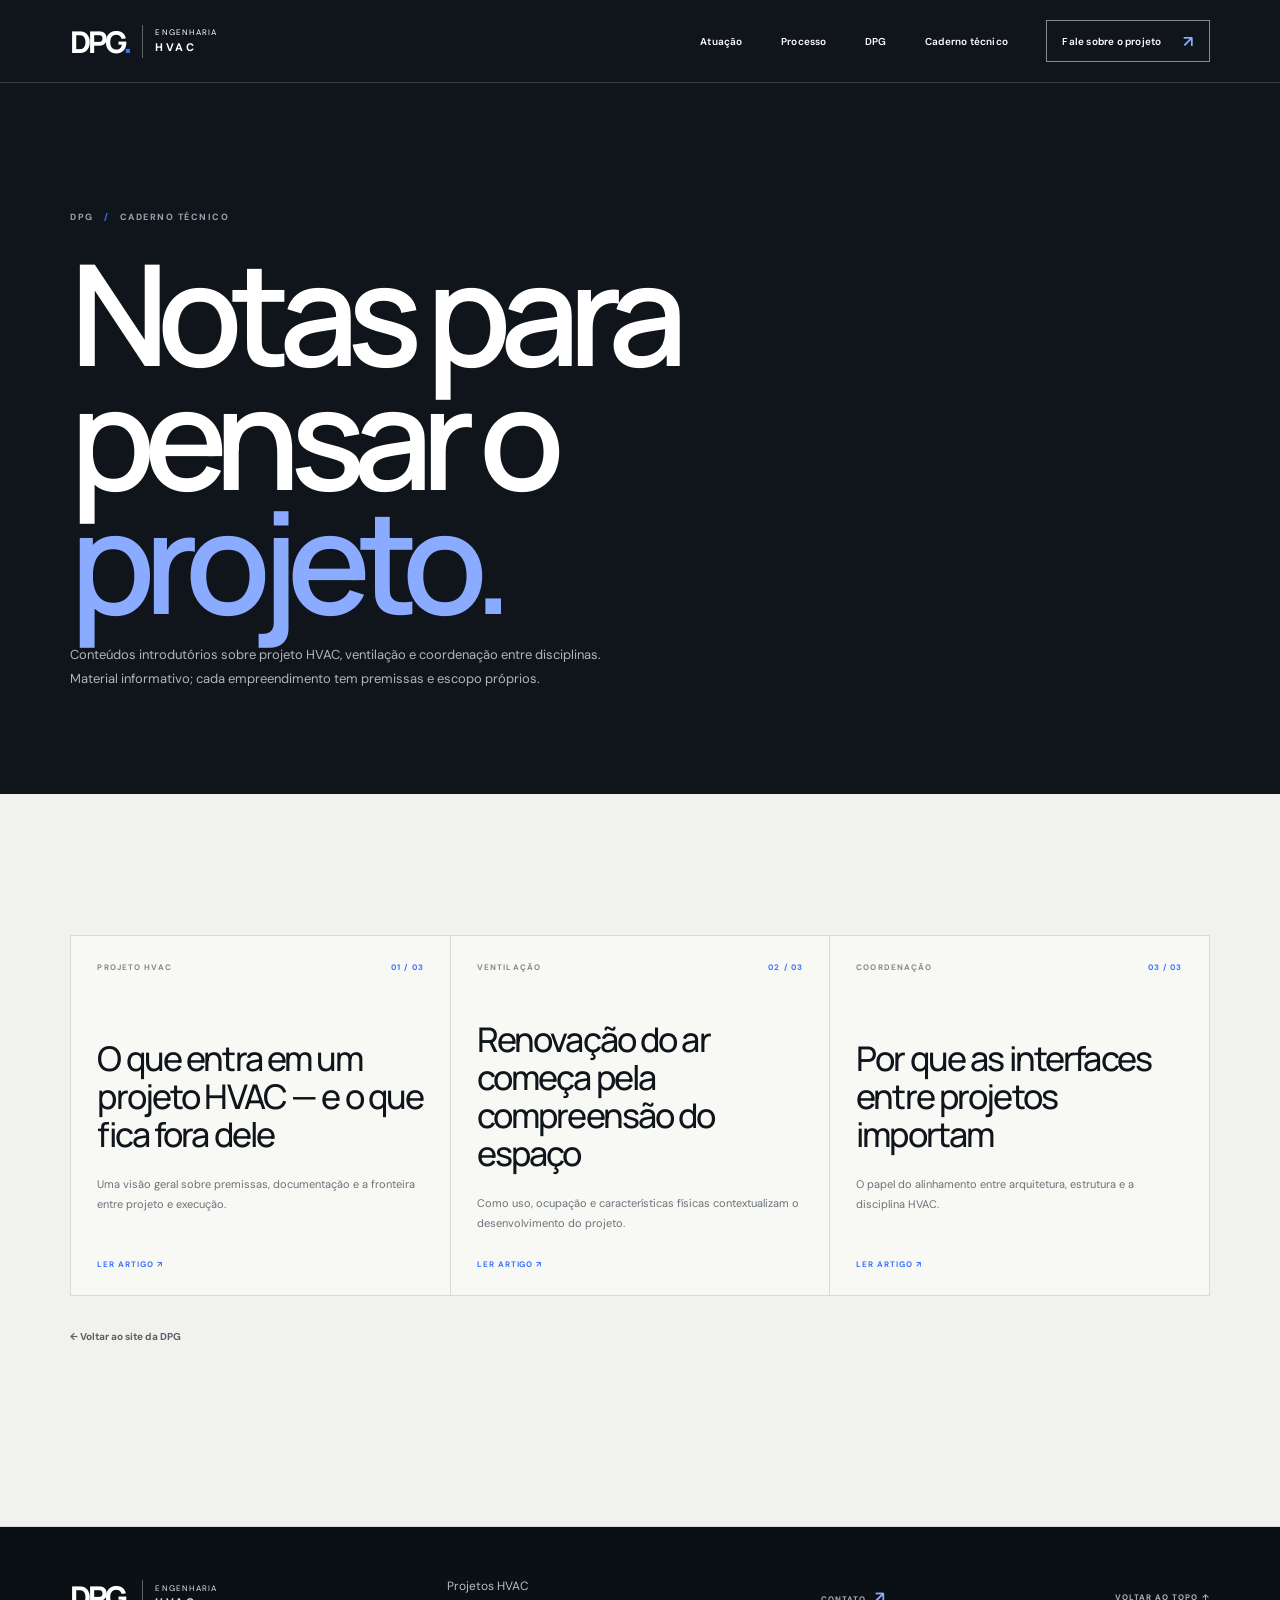
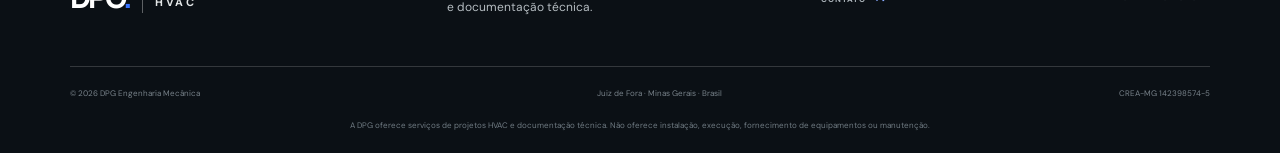
==== blog/index.html @ a1e7039d "Redesign HVAC site and add technical blog" ====
<!doctype html>
<html lang="pt-BR">
<head>
  <meta charset="utf-8">
  <meta name="viewport" content="width=device-width, initial-scale=1">
  <meta name="theme-color" content="#10151b">
  <meta name="description" content="Caderno técnico DPG: conteúdo informativo sobre projetos HVAC, ventilação e coordenação interdisciplinar.">
  <meta property="og:type" content="website">
  <meta property="og:title" content="Caderno técnico — DPG Engenharia Mecânica">
  <meta property="og:description" content="Notas informativas sobre projetos HVAC e documentação técnica.">
  <meta property="og:url" content="https://muitozika12.github.io/site-hvac/blog/">
  <title>Caderno técnico — DPG Engenharia Mecânica</title>
  <link rel="canonical" href="https://muitozika12.github.io/site-hvac/blog/">
  <link rel="icon" href="../favicon.svg" type="image/svg+xml">
  <link rel="preconnect" href="https://fonts.googleapis.com">
  <link rel="preconnect" href="https://fonts.gstatic.com" crossorigin>
  <link href="https://fonts.googleapis.com/css2?family=DM+Sans:wght@400;500;600;700&family=Manrope:wght@400;500;600;700;800&display=swap" rel="stylesheet">
  <link rel="stylesheet" href="../styles.css">
</head>
<body class="blog-page">
  <a class="skip-link" href="#conteudo">Pular para o conteúdo</a>
  <header class="site-header blog-header"><div class="container header-inner"><a class="brand" href="../index.html" aria-label="DPG Engenharia Mecânica, início"><span class="brand-symbol">DPG<span class="brand-period">.</span></span><span class="brand-rule" aria-hidden="true"></span><span class="brand-descriptor">ENGENHARIA<br><strong>HVAC</strong></span></a><button class="menu-toggle" type="button" aria-label="Abrir menu" aria-expanded="false" aria-controls="main-nav"><span></span><span></span></button><nav class="main-nav" id="main-nav" aria-label="Navegação principal"><a href="../index.html#atuacao">Atuação</a><a href="../index.html#processo">Processo</a><a href="../index.html#sobre">DPG</a><a href="index.html" aria-current="page">Caderno técnico</a><a class="nav-contact" href="../index.html#contato">Fale sobre o projeto <span aria-hidden="true">↗</span></a></nav></div></header>
  <main id="conteudo"><section class="blog-masthead"><div class="container"><p class="section-index">DPG <span>/</span> CADERNO TÉCNICO</p><h1>Notas para<br>pensar o <em>projeto.</em></h1><p>Conteúdos introdutórios sobre projeto HVAC, ventilação e coordenação entre disciplinas. Material informativo; cada empreendimento tem premissas e escopo próprios.</p></div></section><section class="section"><div class="container"><div class="blog-listing"><a class="blog-card" href="projeto-hvac.html"><span class="blog-card-top"><span>PROJETO HVAC</span><span>01 / 03</span></span><div><h2>O que entra em um projeto HVAC — e o que fica fora dele</h2><p>Uma visão geral sobre premissas, documentação e a fronteira entre projeto e execução.</p></div><span class="read-link">LER ARTIGO ↗</span></a><a class="blog-card" href="ventilacao-renovacao-ar.html"><span class="blog-card-top"><span>VENTILAÇÃO</span><span>02 / 03</span></span><div><h2>Renovação do ar começa pela compreensão do espaço</h2><p>Como uso, ocupação e características físicas contextualizam o desenvolvimento do projeto.</p></div><span class="read-link">LER ARTIGO ↗</span></a><a class="blog-card" href="coordenacao-interdisciplinar.html"><span class="blog-card-top"><span>COORDENAÇÃO</span><span>03 / 03</span></span><div><h2>Por que as interfaces entre projetos importam</h2><p>O papel do alinhamento entre arquitetura, estrutura e a disciplina HVAC.</p></div><span class="read-link">LER ARTIGO ↗</span></a></div><a class="blog-back" href="../index.html">← Voltar ao site da DPG</a></div></section></main>
  <footer class="site-footer blog-footer"><div class="container footer-main"><a class="brand brand-footer" href="../index.html"><span class="brand-symbol">DPG<span class="brand-period">.</span></span><span class="brand-rule" aria-hidden="true"></span><span class="brand-descriptor">ENGENHARIA<br><strong>HVAC</strong></span></a><p>Projetos HVAC<br>e documentação técnica.</p><a class="footer-blog" href="../index.html#contato">CONTATO <span aria-hidden="true">↗</span></a><a class="back-top" href="#conteudo">VOLTAR AO TOPO ↑</a></div><div class="container footer-meta"><span>© <span id="current-year">2026</span> DPG Engenharia Mecânica</span><span>Juiz de Fora · Minas Gerais · Brasil</span><span>CREA-MG 142398574-5</span></div><p class="footer-disclaimer">A DPG oferece serviços de projetos HVAC e documentação técnica. Não oferece instalação, execução, fornecimento de equipamentos ou manutenção.</p></footer>
  <script src="../script.js" defer></script>
</body>
</html>
---- styles.css ----
@import url('https://fonts.googleapis.com/css2?family=DM+Sans:wght@400;500;600;700&family=Manrope:wght@400;500;600;700;800&display=swap');

:root{--ink:#10151b;--ink-2:#171e26;--blue:#3973ff;--blue-soft:#8aabff;--paper:#f1f1ed;--white:#fff;--muted:#727b84;--line:#d6d9da;--line-dark:rgba(255,255,255,.17);--sans:'DM Sans',Arial,sans-serif;--display:'Manrope','DM Sans',Arial,sans-serif;--max:1320px;--gutter:clamp(22px,5.5vw,82px)}
*{box-sizing:border-box}html{scroll-behavior:smooth;scroll-padding-top:86px}body{margin:0;color:var(--ink);background:var(--paper);font-family:var(--sans);-webkit-font-smoothing:antialiased}body.menu-open{overflow:hidden}a{color:inherit;text-decoration:none}img{display:block;width:100%}button,input,select,textarea{font:inherit}::selection{color:#fff;background:var(--blue)}.container{width:min(var(--max),calc(100% - var(--gutter)*2));margin-inline:auto}.section{padding-block:clamp(82px,11vw,152px)}.skip-link{position:fixed;z-index:100;top:8px;left:8px;padding:12px 16px;color:#fff;background:var(--blue);transform:translateY(-150%)}.skip-link:focus{transform:none}.site-header{position:absolute;z-index:20;top:0;right:0;left:0;color:#fff;border-bottom:1px solid rgba(255,255,255,.17)}.header-inner{display:flex;min-height:82px;align-items:center;justify-content:space-between}.brand{display:flex;align-items:center;gap:12px}.brand-symbol{font-family:var(--display);font-size:30px;font-weight:800;letter-spacing:-.1em}.brand-period{color:var(--blue)}.brand-rule{width:1px;height:33px;background:rgba(255,255,255,.34)}.brand-descriptor{font-size:8px;line-height:1.55;letter-spacing:.15em}.brand-descriptor strong{font-size:11px;letter-spacing:.22em}.main-nav{display:flex;align-items:center;gap:clamp(18px,3vw,42px)}.main-nav>a{font-size:10px;font-weight:600;letter-spacing:.02em;transition:color .2s}.main-nav>a:hover,.main-nav>a:focus-visible{color:#a9c0ff}.main-nav .nav-contact{display:flex;min-height:42px;align-items:center;gap:22px;padding:0 15px;border:1px solid rgba(255,255,255,.5)}.nav-contact span{color:var(--blue-soft);font-size:16px}.menu-toggle{display:none}
.hero{position:relative;min-height:min(850px,100svh);min-height:max(720px,min(850px,100svh));overflow:hidden;color:#fff;background:var(--ink)}.hero-image,.hero-overlay{position:absolute;inset:0}.hero-image{background:url('assets/hvac-hero-optimized.jpg') center/cover no-repeat;animation:hero-arrive 1.3s cubic-bezier(.16,1,.3,1) both}.hero-overlay{background:linear-gradient(90deg,rgba(10,14,19,.96) 0%,rgba(10,14,19,.83) 36%,rgba(10,14,19,.29) 74%,rgba(10,14,19,.12) 100%),linear-gradient(0deg,rgba(8,12,17,.62),transparent 38%)}.hero-inner{position:relative;z-index:2;display:flex;min-height:inherit;flex-direction:column;justify-content:center;padding-top:95px;padding-bottom:118px}.eyebrow,.section-index{display:flex;align-items:center;gap:10px;margin:0;color:var(--blue);font-size:9px;font-weight:700;letter-spacing:.17em}.eyebrow{color:rgba(255,255,255,.78)}.eyebrow-mark{width:25px;height:2px;background:var(--blue)}.hero h1,.intro h2,.section-heading h2,.statement h2,.journal h2,.about h2,.contact h2{font-family:var(--display);font-weight:600;letter-spacing:-.075em}.hero h1{max-width:760px;margin:30px 0 45px;font-size:clamp(74px,12.5vw,174px);line-height:.82}.hero h1 em,.statement h2 em{color:var(--blue-soft);font-style:normal}.hero-footer{display:flex;align-items:flex-end;justify-content:space-between;gap:30px;max-width:990px}.hero-footer>p{max-width:350px;margin:0;color:rgba(255,255,255,.72);font-size:13px;line-height:1.85}.hero-cta-group{display:flex;align-items:center;gap:27px}.button{display:inline-flex;min-height:52px;align-items:center;justify-content:space-between;gap:27px;padding:0 18px;border:0;cursor:pointer;font-size:10px;font-weight:700;transition:background .22s,transform .22s,color .22s}.button:hover{transform:translateY(-2px)}.button-primary{color:#fff;background:var(--blue)}.button-primary:hover{background:#225be3}.button span{font-size:17px}.text-arrow{display:inline-flex;align-items:center;gap:12px;color:#fff;font-size:10px;font-weight:700}.text-arrow span{color:var(--blue-soft);font-size:17px;transition:transform .2s}.text-arrow:hover span{transform:translate(3px,-2px)}.hero-coordinate{position:absolute;z-index:2;top:50%;right:var(--gutter);display:flex;align-items:center;gap:12px;color:rgba(255,255,255,.57);font-size:8px;letter-spacing:.17em;transform:translate(50%,-50%) rotate(90deg);transform-origin:center}.hero-coordinate i{width:36px;height:1px;background:var(--blue)}.hero-index{position:absolute;z-index:2;right:var(--gutter);bottom:99px;display:flex;align-items:center;gap:11px;color:rgba(255,255,255,.73);font-size:8px;letter-spacing:.14em}.index-line{width:36px;height:1px;background:var(--blue)}.hero-bottom-bar{position:absolute;right:0;bottom:0;left:0;border-top:1px solid rgba(255,255,255,.2)}.hero-bottom-inner{display:flex;min-height:54px;align-items:center;justify-content:space-between;gap:12px;color:rgba(255,255,255,.67);font-size:8px;font-weight:600;letter-spacing:.17em}
.intro{background:var(--paper)}.intro-grid{display:grid;grid-template-columns:.34fr 1fr;gap:6%}.section-index{align-self:start;color:#818992}.section-index span{color:var(--blue)}.intro h2,.section-heading h2,.journal h2,.about h2{margin:0;font-size:clamp(46px,7vw,92px);line-height:.99}.blue-dot{color:var(--blue)}.intro-detail{display:flex;align-items:flex-end;justify-content:space-between;gap:35px;margin-top:36px}.intro-detail p{max-width:570px;margin:0;color:#606970;font-size:14px;line-height:1.9}.side-note{flex:none;color:#8a9298;font-size:8px;font-weight:700;line-height:1.7;letter-spacing:.13em;text-align:right}
.services{color:#fff;background:var(--ink)}.section-heading{display:flex;align-items:flex-end;justify-content:space-between;gap:50px;margin-bottom:68px}.section-heading h2{margin-top:22px}.section-heading h2 em,.journal h2 em,.about h2 em{color:var(--blue);font-style:normal}.section-note{max-width:330px;margin:0 0 6px;color:#a4abb2;font-size:12px;line-height:1.9}.service-list{border-top:1px solid var(--line-dark)}.service-row{display:grid;grid-template-columns:65px 1.03fr 1fr 24px;align-items:center;gap:24px;min-height:142px;padding-block:25px;border-bottom:1px solid var(--line-dark);transition:padding .3s,background .3s}.service-row:hover{padding-inline:15px;background:rgba(255,255,255,.025)}.service-number{align-self:start;padding-top:8px;color:var(--blue-soft);font-family:var(--display);font-size:13px}.service-heading>p{margin:0 0 9px;color:#8a939b;font-size:8px;font-weight:700;letter-spacing:.16em}.service-heading h3{margin:0;font-family:var(--display);font-size:clamp(20px,2.2vw,29px);font-weight:500;letter-spacing:-.055em}.service-description{max-width:430px;margin:0;color:#a4abb2;font-size:11px;line-height:1.8}.service-glyph{justify-self:end;color:var(--blue-soft);font-size:18px}.scope-boundary{display:flex;align-items:flex-start;gap:13px;margin:25px 0 0;color:#8f989f;font-size:10px;line-height:1.7}.scope-boundary>span{display:grid;width:17px;height:17px;flex:none;place-items:center;border:1px solid rgba(255,255,255,.32);border-radius:50%;font-size:10px}
.statement{position:relative;overflow:hidden;color:#fff;background:var(--ink-2)}.statement-lines{position:absolute;inset:0 0 0 auto;width:47%;opacity:.28;background:linear-gradient(90deg,transparent,rgba(57,115,255,.12)),repeating-linear-gradient(135deg,transparent 0 35px,rgba(255,255,255,.08) 36px,transparent 37px 72px);mask-image:linear-gradient(90deg,transparent,#000)}.statement-inner{position:relative;padding-block:clamp(85px,11vw,150px)}.section-index-light{color:#8f99a2}.statement h2{margin:40px 0 26px;font-size:clamp(56px,9.7vw,132px);line-height:.94}.statement-inner>p:last-child{max-width:460px;margin:0 0 0 min(43vw,570px);color:#a7aeb5;font-size:12px;line-height:1.9}.statement-side{position:absolute;right:var(--gutter);bottom:37px;color:rgba(255,255,255,.45);font-size:8px;letter-spacing:.15em}
.process{background:#e5e6e2}.process-grid{display:grid;grid-template-columns:repeat(4,1fr);gap:27px}.process-step{position:relative;padding-top:20px;border-top:1px solid #bdc3c4}.process-step:before{position:absolute;top:-2px;left:0;width:35px;height:3px;background:var(--blue);content:""}.process-step>span{color:var(--blue);font-family:var(--display);font-size:30px;font-weight:600;letter-spacing:-.06em}.process-step h3{margin:25px 0 10px;font-family:var(--display);font-size:18px;letter-spacing:-.04em}.process-step p{max-width:235px;margin:0;color:#697178;font-size:11px;line-height:1.85}.process-note{max-width:700px;margin:40px 0 0;color:#7c858a;font-size:9px;line-height:1.7}
.journal{background:var(--paper)}.journal-layout{display:grid;grid-template-columns:.72fr 1fr;gap:10%}.journal-intro h2{margin-top:28px;font-size:clamp(48px,6.5vw,82px)}.journal-intro>p:not(.section-index){max-width:300px;margin:24px 0;color:#737b81;font-size:12px;line-height:1.8}.dark-arrow{margin-top:15px;color:var(--ink)}.journal-list{border-top:1px solid var(--line)}.journal-card{display:grid;grid-template-columns:53px 1fr;gap:20px;padding:24px 0;border-bottom:1px solid var(--line);transition:padding .24s}.journal-card:hover{padding-inline:10px}.journal-number{color:var(--blue);font-family:var(--display);font-size:12px}.journal-copy{display:grid;gap:11px}.journal-copy small{color:#7a8389;font-size:8px;font-weight:700;letter-spacing:.16em}.journal-copy strong{max-width:410px;font-family:var(--display);font-size:clamp(18px,2vw,25px);font-weight:500;letter-spacing:-.045em;line-height:1.22}.journal-copy>span{color:var(--blue);font-size:8px;font-weight:700;letter-spacing:.1em}
.about{color:#fff;background:var(--ink)}.about-grid{display:grid;grid-template-columns:1fr .72fr;align-items:center;gap:10%}.about h2{margin-top:25px;font-size:clamp(45px,6.4vw,82px)}.about-copy>p:not(.section-index){max-width:570px;margin:25px 0;color:#a4abb2;font-size:12px;line-height:1.9}.professional{display:flex;align-items:center;gap:14px;margin-top:32px;padding-top:22px;border-top:1px solid var(--line-dark)}.professional-mark{display:grid;width:45px;height:45px;place-items:center;color:#fff;background:var(--blue);font-family:var(--display);font-size:13px;font-weight:800;letter-spacing:-.08em}.professional>span:last-child{display:grid;gap:5px}.professional strong{font-size:11px}.professional small{color:#9da5ab;font-size:9px}.about-panel{position:relative;display:flex;min-height:410px;flex-direction:column;justify-content:space-between;padding:23px;border:1px solid rgba(255,255,255,.23);background:linear-gradient(145deg,rgba(57,115,255,.12),transparent 60%)}.panel-topline,.panel-bottomline{color:#a0a9b0;font-size:8px;font-weight:700;letter-spacing:.15em}.panel-bottomline{padding-top:15px;border-top:1px solid var(--line-dark)}.about-panel>p{margin:0;color:#d4d9dc;font-family:var(--display);font-size:12px;line-height:1.85;letter-spacing:.14em}.technical-mark{position:relative;display:grid;width:190px;height:190px;align-self:center;place-items:center}.technical-mark:before,.technical-mark:after{position:absolute;inset:20px;border:1px solid rgba(138,171,255,.45);border-radius:50%;content:""}.technical-mark:after{inset:47px;border-color:rgba(255,255,255,.27)}.technical-square{position:absolute;display:block;border:1px solid var(--blue-soft);transform:rotate(45deg)}.square-a{width:124px;height:124px}.square-b{width:83px;height:83px;border-color:rgba(255,255,255,.66)}.square-c{width:26px;height:26px;background:var(--blue)}.technical-cross{position:absolute;top:0;right:1px;color:var(--blue-soft);font-size:20px}
.contact{color:#fff;background:#1a222b}.contact-grid{display:grid;grid-template-columns:.86fr 1fr;align-items:start;gap:11%}.contact h2{margin:30px 0 18px;font-size:clamp(57px,8vw,105px);line-height:.93}.contact h2 em{color:var(--blue-soft);font-style:normal}.contact-copy>p:not(.section-index){max-width:410px;margin:0;color:#a6afb7;font-size:12px;line-height:1.9}.whatsapp-card{display:flex;width:fit-content;align-items:center;gap:13px;margin-top:29px;padding:13px 16px;border:1px solid rgba(255,255,255,.24);transition:border-color .2s}.whatsapp-card:hover{border-color:var(--blue-soft)}.whatsapp-icon{display:grid;width:34px;height:34px;place-items:center;border-radius:50%;background:#198b60;font-size:13px;font-weight:700}.whatsapp-card>span:nth-child(2){display:grid;gap:5px}.whatsapp-card small{color:#aab2b8;font-size:7px;font-weight:700;letter-spacing:.13em}.whatsapp-card strong{font-size:14px}.whatsapp-arrow{padding-left:7px;color:var(--blue-soft);font-size:17px}.contact-copy .service-area{margin-top:15px;color:#879199;font-size:9px}.briefing-form{padding:clamp(22px,4vw,40px);color:var(--ink);background:var(--paper)}.form-kicker{margin:0 0 12px;color:var(--blue);font-size:8px;font-weight:700;letter-spacing:.16em}.briefing-form h3{margin:0 0 9px;font-family:var(--display);font-size:clamp(22px,3vw,30px);letter-spacing:-.05em}.form-intro{margin:0 0 23px;color:#707980;font-size:10px;line-height:1.7}.briefing-form label{display:grid;gap:7px;margin-bottom:14px;color:#4c555c;font-size:9px;font-weight:700}.briefing-form label>span{display:inline;color:#868d91;font-weight:400}.briefing-form input,.briefing-form select,.briefing-form textarea{width:100%;min-height:44px;padding:11px 12px;border:1px solid #d0d4d5;border-radius:0;outline:0;color:var(--ink);background:#fff;font-size:10px;font-weight:400}.briefing-form textarea{min-height:93px;resize:vertical}.briefing-form input:focus,.briefing-form select:focus,.briefing-form textarea:focus{border-color:var(--blue);box-shadow:0 0 0 2px rgba(57,115,255,.13)}.briefing-form ::placeholder{color:#969da2}.form-two{display:grid;grid-template-columns:1fr 1fr;gap:13px}.form-submit{width:100%;margin-top:3px}.form-status{min-height:0;margin:0;color:#a12d2d;font-size:10px}.form-status:not(:empty){margin-top:10px}
.site-footer{color:#fff;background:#0b1015}.footer-main{display:flex;min-height:139px;align-items:center;justify-content:space-between;gap:24px}.brand-footer .brand-descriptor{color:#e2e5e6}.footer-main>p{margin:0;color:#b5bcc1;font-size:12px;line-height:1.7}.footer-blog,.back-top{color:#aab2b8;font-size:8px;font-weight:700;letter-spacing:.13em}.footer-blog span{padding-left:5px;color:var(--blue-soft);font-size:15px}.footer-meta{display:flex;min-height:52px;align-items:center;justify-content:space-between;gap:15px;border-top:1px solid var(--line-dark);color:#78828a;font-size:8px}.footer-disclaimer{max-width:910px;margin:0 auto;padding:0 22px 20px;color:#707b83;font-size:8px;line-height:1.8;text-align:center}
/* Blog estático */
.blog-page{min-height:100vh;background:var(--paper)}.blog-header{position:relative;background:var(--ink)}.blog-masthead{padding-block:clamp(70px,10vw,130px) clamp(55px,8vw,90px);color:#fff;background:var(--ink)}.blog-masthead .section-index{color:#9aa4ad}.blog-masthead h1{max-width:900px;margin:28px 0 20px;font-family:var(--display);font-size:clamp(64px,11vw,142px);font-weight:600;letter-spacing:-.085em;line-height:.88}.blog-masthead h1 em{color:var(--blue-soft);font-style:normal}.blog-masthead>div>p:last-child{max-width:560px;color:#aeb6bc;font-size:13px;line-height:1.85}.blog-listing{display:grid;grid-template-columns:repeat(3,1fr);gap:1px;background:var(--line);border:1px solid var(--line)}.blog-card{display:flex;min-height:320px;flex-direction:column;justify-content:space-between;padding:26px;background:#f8f8f5;transition:background .2s,transform .2s}.blog-card:hover{position:relative;z-index:1;background:#fff;transform:translateY(-4px)}.blog-card-top{display:flex;justify-content:space-between;color:#828a90;font-size:8px;font-weight:700;letter-spacing:.14em}.blog-card-top span:last-child{color:var(--blue)}.blog-card h2{max-width:350px;margin:48px 0 22px;font-family:var(--display);font-size:clamp(23px,3vw,34px);font-weight:500;letter-spacing:-.055em;line-height:1.12}.blog-card p{margin:0;color:#697279;font-size:11px;line-height:1.8}.blog-card .read-link{margin-top:26px;color:var(--blue);font-size:8px;font-weight:700;letter-spacing:.12em}.blog-back{display:inline-flex;align-items:center;gap:9px;margin-top:34px;color:#596168;font-size:10px;font-weight:700}.blog-footer{margin-top:40px;border-top:1px solid var(--line)}
.article-masthead{padding-block:75px 70px;color:#fff;background:var(--ink)}.article-masthead .article-kicker{margin:0;color:var(--blue-soft);font-size:9px;font-weight:700;letter-spacing:.16em}.article-masthead h1{max-width:1000px;margin:24px 0 20px;font-family:var(--display);font-size:clamp(44px,8vw,94px);font-weight:600;letter-spacing:-.07em;line-height:.99}.article-masthead .article-deck{max-width:650px;margin:0;color:#aab2b9;font-size:14px;line-height:1.8}.article-body{display:grid;grid-template-columns:190px minmax(0,740px);justify-content:center;gap:clamp(35px,8vw,120px);padding-block:65px 100px}.article-aside{align-self:start;position:sticky;top:30px;color:#7e878d;font-size:8px;font-weight:700;letter-spacing:.12em;line-height:1.9}.article-aside a{display:block;margin-top:15px;color:var(--blue)}.article-content{color:#343b40}.article-content>p{margin:0 0 22px;font-size:14px;line-height:1.95}.article-content h2{margin:48px 0 17px;color:var(--ink);font-family:var(--display);font-size:clamp(26px,4vw,38px);font-weight:600;letter-spacing:-.05em;line-height:1.15}.article-content h3{margin:32px 0 12px;color:var(--ink);font-family:var(--display);font-size:20px;letter-spacing:-.04em}.article-content ul{display:grid;gap:12px;margin:18px 0 26px;padding-left:20px;color:#485159;font-size:13px;line-height:1.85}.article-content li::marker{color:var(--blue)}.article-callout{margin:35px 0;padding:22px 24px;border-left:3px solid var(--blue);color:#485159;background:#e5e8ec;font-size:12px;line-height:1.85}.article-end{margin-top:45px;padding-top:25px;border-top:1px solid var(--line)}.article-end a{color:var(--blue);font-weight:700}
.reveal{opacity:0;transform:translateY(20px);transition:opacity .65s ease,transform .65s cubic-bezier(.2,.7,.2,1)}.reveal.is-visible{opacity:1;transform:translateY(0)}.reveal:nth-child(2){transition-delay:.08s}.reveal:nth-child(3){transition-delay:.14s}.reveal:nth-child(4){transition-delay:.2s}@keyframes hero-arrive{from{transform:scale(1.04);opacity:.65}to{transform:scale(1);opacity:1}}
@media(max-width:900px){.main-nav{gap:18px}.main-nav>a{font-size:9px}.hero h1{font-size:clamp(76px,13vw,130px)}.hero-coordinate{display:none}.service-row{grid-template-columns:42px 1fr 1fr 18px;gap:16px}.service-description{font-size:10px}.about-grid{gap:6%}.about-panel{min-height:360px}.journal-layout{gap:6%}.article-body{grid-template-columns:130px minmax(0,680px)}}
@media(max-width:680px){html{scroll-padding-top:70px}.header-inner{min-height:70px}.brand-symbol{font-size:28px}.menu-toggle{position:relative;z-index:40;display:grid;width:42px;height:42px;align-content:center;justify-items:center;gap:6px;border:1px solid rgba(255,255,255,.44);background:transparent;cursor:pointer}.menu-toggle span{width:17px;height:1.5px;background:#fff;transition:transform .2s}.menu-toggle[aria-expanded=true] span:first-child{transform:translateY(3.75px) rotate(45deg)}.menu-toggle[aria-expanded=true] span:last-child{transform:translateY(-3.75px) rotate(-45deg)}.main-nav{position:fixed;inset:0;display:flex;flex-direction:column;align-items:stretch;justify-content:center;gap:0;padding:80px var(--gutter) 35px;color:#fff;background:var(--ink);opacity:0;visibility:hidden;transition:opacity .2s,visibility .2s}.main-nav.is-open{opacity:1;visibility:visible}.main-nav>a{padding:17px 0;border-bottom:1px solid var(--line-dark);font-size:20px}.main-nav .nav-contact{justify-content:space-between;margin-top:22px;padding:14px 16px;border:1px solid rgba(255,255,255,.4);font-size:12px}.hero{min-height:780px;min-height:max(700px,100svh)}.hero-image{background-position:58% center}.hero-overlay{background:linear-gradient(90deg,rgba(10,14,19,.92),rgba(10,14,19,.54)),linear-gradient(0deg,rgba(8,12,17,.72),transparent 60%)}.hero-inner{justify-content:center;padding-top:100px;padding-bottom:122px}.eyebrow{font-size:7px;letter-spacing:.13em}.hero h1{margin:31px 0 33px;font-size:clamp(72px,16vw,112px)}.hero-footer{align-items:flex-start;flex-direction:column;gap:25px}.hero-footer>p{max-width:340px;font-size:12px}.hero-cta-group{align-items:flex-start;flex-direction:column;gap:19px}.hero-bottom-inner{min-height:55px;flex-wrap:wrap;justify-content:flex-start;gap:8px 18px;padding-block:12px;font-size:7px}.hero-index{display:none}.intro-grid{grid-template-columns:1fr;gap:22px}.section-index{font-size:8px}.intro h2,.section-heading h2{font-size:clamp(45px,11vw,70px)}.intro-detail{align-items:flex-start;flex-direction:column;gap:20px;margin-top:25px}.intro-detail p{font-size:12px}.side-note{text-align:left}.section-heading{display:block;margin-bottom:42px}.section-heading h2{margin-top:21px}.section-note{margin-top:20px;font-size:11px}.service-row{grid-template-columns:32px 1fr 20px;gap:12px;min-height:0;padding-block:24px}.service-heading h3{font-size:20px}.service-description{grid-column:2/3;grid-row:2;margin-top:-2px;font-size:10px}.service-glyph{grid-column:3;grid-row:1;align-self:start}.scope-boundary{font-size:9px}.statement h2{font-size:clamp(57px,12vw,88px)}.statement-inner>p:last-child{margin:25px 0 0;font-size:11px}.statement-side{right:var(--gutter);bottom:21px;font-size:7px}.process-grid{grid-template-columns:1fr 1fr;gap:28px 20px}.process-step p{font-size:10px}.process-note{margin-top:29px}.journal-layout{grid-template-columns:1fr;gap:45px}.journal-intro h2{font-size:clamp(49px,12vw,75px)}.journal-card{grid-template-columns:34px 1fr;gap:12px;padding:21px 0}.journal-copy strong{font-size:21px}.about-grid{grid-template-columns:1fr;gap:35px}.about h2{font-size:clamp(45px,11vw,70px)}.about-copy>p:not(.section-index){font-size:11px}.about-panel{min-height:320px}.technical-mark{width:150px;height:150px}.square-a{width:100px;height:100px}.square-b{width:67px;height:67px}.square-c{width:22px;height:22px}.contact-grid{grid-template-columns:1fr;gap:36px}.contact h2{font-size:clamp(61px,14vw,88px)}.contact-copy>p:not(.section-index){font-size:11px}.briefing-form{padding:24px 17px}.form-two{grid-template-columns:1fr;gap:0}.footer-main{min-height:0;align-items:flex-start;flex-wrap:wrap;justify-content:space-between;padding-block:28px}.footer-main>p{width:calc(100% - 160px);text-align:right}.footer-blog,.back-top{margin-top:7px}.footer-meta{align-items:flex-start;flex-direction:column;justify-content:center;gap:9px;padding-block:16px}.footer-disclaimer{padding-inline:var(--gutter);text-align:left}.blog-masthead h1{font-size:clamp(64px,15vw,100px)}.blog-masthead>div>p:last-child{font-size:12px}.blog-listing{grid-template-columns:1fr}.blog-card{min-height:250px;padding:22px}.blog-card h2{margin:35px 0 18px;font-size:28px}.blog-back{margin-top:24px}.article-masthead{padding-block:58px 50px}.article-masthead h1{font-size:clamp(43px,11vw,70px)}.article-masthead .article-deck{font-size:12px}.article-body{grid-template-columns:1fr;gap:23px;padding-block:36px 70px}.article-aside{position:static;font-size:8px}.article-aside a{display:inline;margin:0 0 0 13px}.article-content>p{font-size:13px}.article-content h2{margin-top:38px}.reveal{transform:translateY(12px)}}
@media(prefers-reduced-motion:reduce){html{scroll-behavior:auto}*,*::before,*::after{animation-duration:.01ms!important;animation-iteration-count:1!important;scroll-behavior:auto!important;transition-duration:.01ms!important}.reveal{opacity:1;transform:none}}
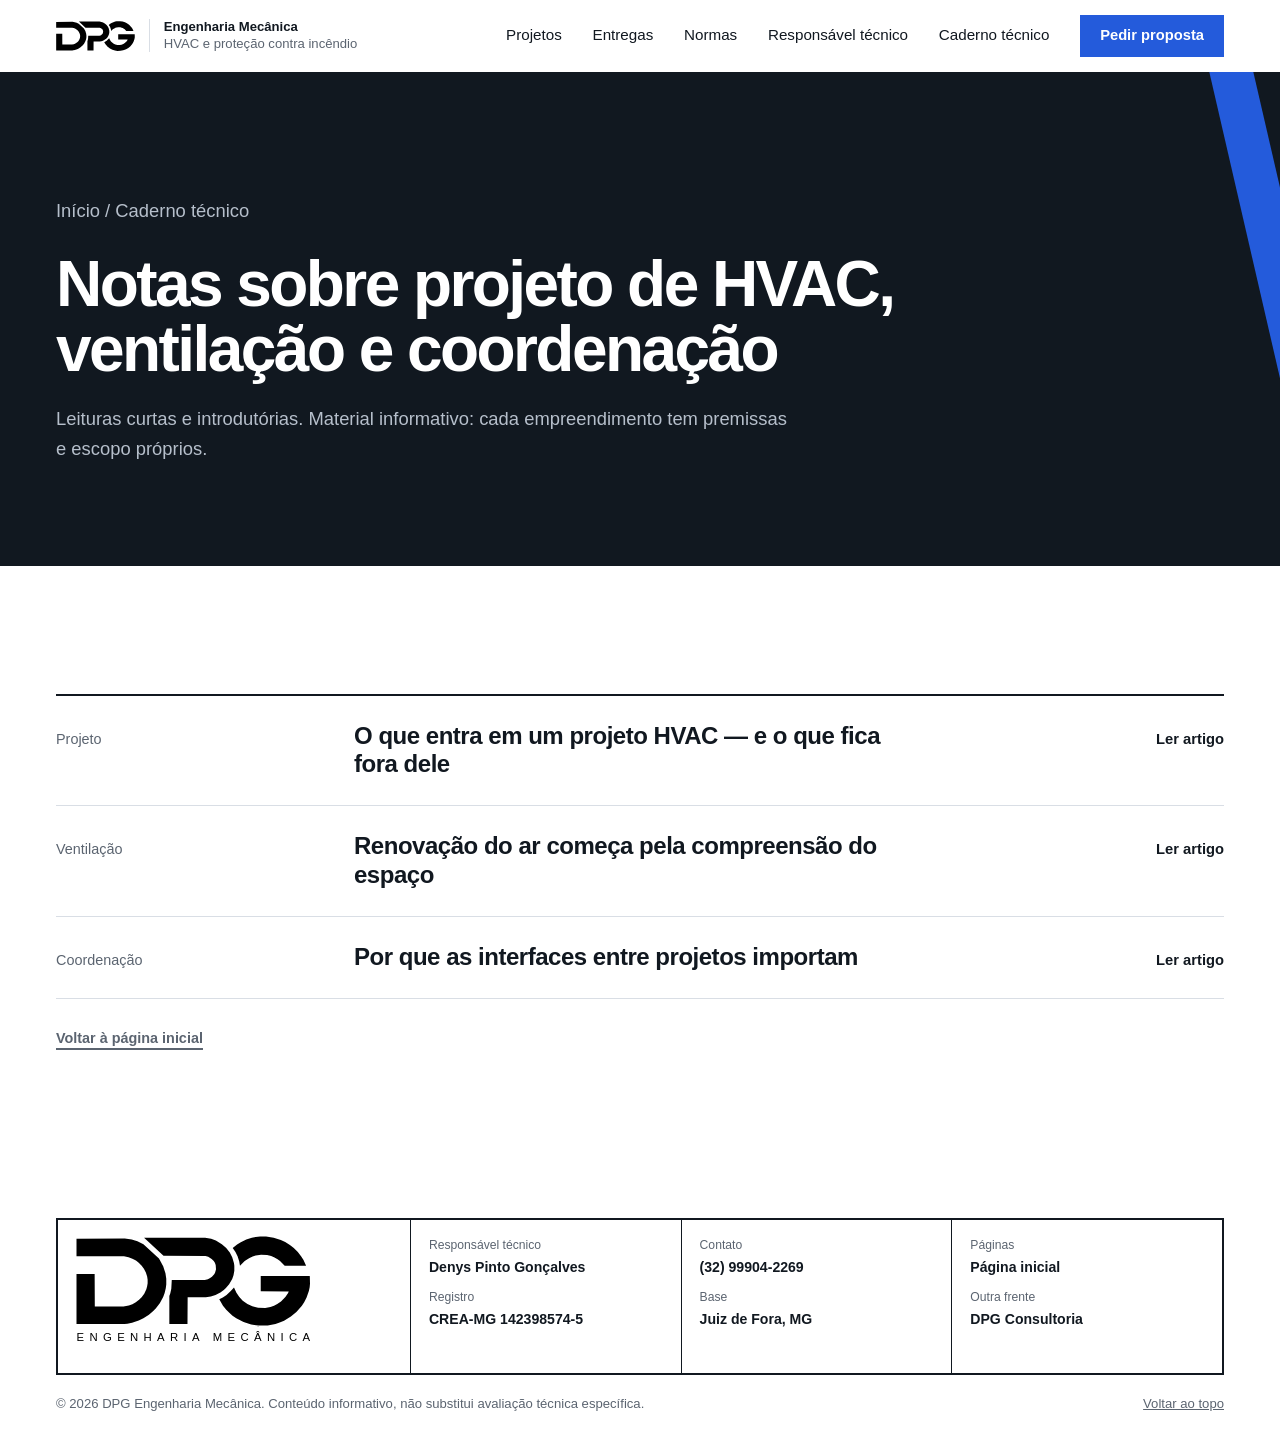
==== commit 3285d124: "Redesenha o site com a identidade DPG e desenhos técnicos animados - Nova página inicial: capa com p" ====
--- a/blog/index.html
+++ b/blog/index.html
@@ -1,27 +1,79 @@
 <!doctype html>
-<html lang="pt-BR">
+<html lang="pt-BR" class="sem-js">
 <head>
   <meta charset="utf-8">
   <meta name="viewport" content="width=device-width, initial-scale=1">
-  <meta name="theme-color" content="#10151b">
-  <meta name="description" content="Caderno técnico DPG: conteúdo informativo sobre projetos HVAC, ventilação e coordenação interdisciplinar.">
-  <meta property="og:type" content="website">
-  <meta property="og:title" content="Caderno técnico — DPG Engenharia Mecânica">
-  <meta property="og:description" content="Notas informativas sobre projetos HVAC e documentação técnica.">
-  <meta property="og:url" content="https://muitozika12.github.io/site-hvac/blog/">
-  <title>Caderno técnico — DPG Engenharia Mecânica</title>
+  <title>Caderno técnico | DPG Engenharia Mecânica</title>
+  <meta name="description" content="Leituras curtas e introdutórias. Material informativo: cada empreendimento tem premissas e escopo próprios.">
+  <meta name="theme-color" content="#111820">
   <link rel="canonical" href="https://muitozika12.github.io/site-hvac/blog/">
+  <meta property="og:type" content="article">
+  <meta property="og:title" content="Caderno técnico">
+  <meta property="og:description" content="Leituras curtas e introdutórias. Material informativo: cada empreendimento tem premissas e escopo próprios.">
+  <meta property="og:image" content="https://muitozika12.github.io/site-hvac/assets/capa-social.png">
   <link rel="icon" href="../favicon.svg" type="image/svg+xml">
-  <link rel="preconnect" href="https://fonts.googleapis.com">
-  <link rel="preconnect" href="https://fonts.gstatic.com" crossorigin>
-  <link href="https://fonts.googleapis.com/css2?family=DM+Sans:wght@400;500;600;700&family=Manrope:wght@400;500;600;700;800&display=swap" rel="stylesheet">
   <link rel="stylesheet" href="../styles.css">
+  <script>document.documentElement.className = "js";</script>
 </head>
-<body class="blog-page">
-  <a class="skip-link" href="#conteudo">Pular para o conteúdo</a>
-  <header class="site-header blog-header"><div class="container header-inner"><a class="brand" href="../index.html" aria-label="DPG Engenharia Mecânica, início"><span class="brand-symbol">DPG<span class="brand-period">.</span></span><span class="brand-rule" aria-hidden="true"></span><span class="brand-descriptor">ENGENHARIA<br><strong>HVAC</strong></span></a><button class="menu-toggle" type="button" aria-label="Abrir menu" aria-expanded="false" aria-controls="main-nav"><span></span><span></span></button><nav class="main-nav" id="main-nav" aria-label="Navegação principal"><a href="../index.html#atuacao">Atuação</a><a href="../index.html#processo">Processo</a><a href="../index.html#sobre">DPG</a><a href="index.html" aria-current="page">Caderno técnico</a><a class="nav-contact" href="../index.html#contato">Fale sobre o projeto <span aria-hidden="true">↗</span></a></nav></div></header>
-  <main id="conteudo"><section class="blog-masthead"><div class="container"><p class="section-index">DPG <span>/</span> CADERNO TÉCNICO</p><h1>Notas para<br>pensar o <em>projeto.</em></h1><p>Conteúdos introdutórios sobre projeto HVAC, ventilação e coordenação entre disciplinas. Material informativo; cada empreendimento tem premissas e escopo próprios.</p></div></section><section class="section"><div class="container"><div class="blog-listing"><a class="blog-card" href="projeto-hvac.html"><span class="blog-card-top"><span>PROJETO HVAC</span><span>01 / 03</span></span><div><h2>O que entra em um projeto HVAC — e o que fica fora dele</h2><p>Uma visão geral sobre premissas, documentação e a fronteira entre projeto e execução.</p></div><span class="read-link">LER ARTIGO ↗</span></a><a class="blog-card" href="ventilacao-renovacao-ar.html"><span class="blog-card-top"><span>VENTILAÇÃO</span><span>02 / 03</span></span><div><h2>Renovação do ar começa pela compreensão do espaço</h2><p>Como uso, ocupação e características físicas contextualizam o desenvolvimento do projeto.</p></div><span class="read-link">LER ARTIGO ↗</span></a><a class="blog-card" href="coordenacao-interdisciplinar.html"><span class="blog-card-top"><span>COORDENAÇÃO</span><span>03 / 03</span></span><div><h2>Por que as interfaces entre projetos importam</h2><p>O papel do alinhamento entre arquitetura, estrutura e a disciplina HVAC.</p></div><span class="read-link">LER ARTIGO ↗</span></a></div><a class="blog-back" href="../index.html">← Voltar ao site da DPG</a></div></section></main>
-  <footer class="site-footer blog-footer"><div class="container footer-main"><a class="brand brand-footer" href="../index.html"><span class="brand-symbol">DPG<span class="brand-period">.</span></span><span class="brand-rule" aria-hidden="true"></span><span class="brand-descriptor">ENGENHARIA<br><strong>HVAC</strong></span></a><p>Projetos HVAC<br>e documentação técnica.</p><a class="footer-blog" href="../index.html#contato">CONTATO <span aria-hidden="true">↗</span></a><a class="back-top" href="#conteudo">VOLTAR AO TOPO ↑</a></div><div class="container footer-meta"><span>© <span id="current-year">2026</span> DPG Engenharia Mecânica</span><span>Juiz de Fora · Minas Gerais · Brasil</span><span>CREA-MG 142398574-5</span></div><p class="footer-disclaimer">A DPG oferece serviços de projetos HVAC e documentação técnica. Não oferece instalação, execução, fornecimento de equipamentos ou manutenção.</p></footer>
-  <script src="../script.js" defer></script>
+<body data-site="hvac">
+  <a class="pular" href="#conteudo">Pular para o conteúdo</a>
+
+  <!-- Cabeçalho (igual ao da página inicial, com caminhos relativos) -->
+  <header class="cabecalho">
+    <div class="caixa">
+      <a class="marca" href="../index.html" aria-label="DPG Engenharia Mecânica — início">
+        <img src="../assets/dpg-monograma.svg" alt="DPG" width="79" height="30">
+        <span><strong>Engenharia Mecânica</strong>HVAC e proteção contra incêndio</span>
+      </a>
+      <button class="abre-menu" type="button" aria-label="Abrir menu" aria-expanded="false" aria-controls="menu"><span></span><span></span></button>
+      <nav class="menu" id="menu" aria-label="Navegação principal">
+        <a href="../index.html#servicos">Projetos</a>
+        <a href="../index.html#pranchas">Entregas</a>
+        <a href="../index.html#normas">Normas</a>
+        <a href="../index.html#sobre">Responsável técnico</a>
+        <a href="../blog/index.html">Caderno técnico</a>
+        <a class="botao" href="../index.html#contato">Pedir proposta</a>
+      </nav>
+    </div>
+  </header>
+
+  <main id="conteudo">
+    <section class="capa-interna">
+      <div class="diagonal" aria-hidden="true"></div>
+      <div class="caixa">
+        <p class="trilha"><a href="../index.html">Início</a> / Caderno técnico</p>
+        <h1>Notas sobre projeto de HVAC, ventilação e coordenação</h1>
+        <p>Leituras curtas e introdutórias. Material informativo: cada empreendimento tem premissas e escopo próprios.</p>
+      </div>
+    </section>
+    <section class="secao">
+      <div class="caixa">
+        <div class="artigos">
+          <a href="projeto-hvac.html"><span>Projeto</span><strong>O que entra em um projeto HVAC — e o que fica fora dele</strong><em>Ler artigo</em></a>
+          <a href="ventilacao-renovacao-ar.html"><span>Ventilação</span><strong>Renovação do ar começa pela compreensão do espaço</strong><em>Ler artigo</em></a>
+          <a href="coordenacao-interdisciplinar.html"><span>Coordenação</span><strong>Por que as interfaces entre projetos importam</strong><em>Ler artigo</em></a>
+        </div>
+        <p class="nota"><a class="elo" href="../index.html">Voltar à página inicial</a></p>
+      </div>
+    </section>
+  </main>
+
+  <!-- Rodapé em forma de carimbo -->
+  <footer class="rodape">
+    <div class="caixa">
+      <div class="carimbo">
+        <div><img src="../assets/dpg-assinatura.svg" alt="DPG Engenharia Mecânica" width="240" height="120"></div>
+        <div><dl><dt>Responsável técnico</dt><dd>Denys Pinto Gonçalves</dd><dt>Registro</dt><dd>CREA-MG 142398574-5</dd></dl></div>
+        <div><dl><dt>Contato</dt><dd><a href="https://wa.me/5532999042269" target="_blank" rel="noopener">(32) 99904-2269</a></dd><dt>Base</dt><dd>Juiz de Fora, MG</dd></dl></div>
+        <div><dl><dt>Páginas</dt><dd><a href="../index.html">Página inicial</a></dd><dt>Outra frente</dt><dd><a href="https://muitozika12.github.io/site-consultoria/">DPG Consultoria</a></dd></dl></div>
+      </div>
+      <div class="creditos">
+        <p>© <span id="ano">2026</span> DPG Engenharia Mecânica. Conteúdo informativo, não substitui avaliação técnica específica.</p>
+        <a href="#conteudo">Voltar ao topo</a>
+      </div>
+    </div>
+  </footer>
+
+  <script src="../script.js"></script>
 </body>
 </html>
--- a/styles.css
+++ b/styles.css
@@ -1,20 +1,437 @@
-@import url('https://fonts.googleapis.com/css2?family=DM+Sans:wght@400;500;600;700&family=Manrope:wght@400;500;600;700;800&display=swap');
-
-:root{--ink:#10151b;--ink-2:#171e26;--blue:#3973ff;--blue-soft:#8aabff;--paper:#f1f1ed;--white:#fff;--muted:#727b84;--line:#d6d9da;--line-dark:rgba(255,255,255,.17);--sans:'DM Sans',Arial,sans-serif;--display:'Manrope','DM Sans',Arial,sans-serif;--max:1320px;--gutter:clamp(22px,5.5vw,82px)}
-*{box-sizing:border-box}html{scroll-behavior:smooth;scroll-padding-top:86px}body{margin:0;color:var(--ink);background:var(--paper);font-family:var(--sans);-webkit-font-smoothing:antialiased}body.menu-open{overflow:hidden}a{color:inherit;text-decoration:none}img{display:block;width:100%}button,input,select,textarea{font:inherit}::selection{color:#fff;background:var(--blue)}.container{width:min(var(--max),calc(100% - var(--gutter)*2));margin-inline:auto}.section{padding-block:clamp(82px,11vw,152px)}.skip-link{position:fixed;z-index:100;top:8px;left:8px;padding:12px 16px;color:#fff;background:var(--blue);transform:translateY(-150%)}.skip-link:focus{transform:none}.site-header{position:absolute;z-index:20;top:0;right:0;left:0;color:#fff;border-bottom:1px solid rgba(255,255,255,.17)}.header-inner{display:flex;min-height:82px;align-items:center;justify-content:space-between}.brand{display:flex;align-items:center;gap:12px}.brand-symbol{font-family:var(--display);font-size:30px;font-weight:800;letter-spacing:-.1em}.brand-period{color:var(--blue)}.brand-rule{width:1px;height:33px;background:rgba(255,255,255,.34)}.brand-descriptor{font-size:8px;line-height:1.55;letter-spacing:.15em}.brand-descriptor strong{font-size:11px;letter-spacing:.22em}.main-nav{display:flex;align-items:center;gap:clamp(18px,3vw,42px)}.main-nav>a{font-size:10px;font-weight:600;letter-spacing:.02em;transition:color .2s}.main-nav>a:hover,.main-nav>a:focus-visible{color:#a9c0ff}.main-nav .nav-contact{display:flex;min-height:42px;align-items:center;gap:22px;padding:0 15px;border:1px solid rgba(255,255,255,.5)}.nav-contact span{color:var(--blue-soft);font-size:16px}.menu-toggle{display:none}
-.hero{position:relative;min-height:min(850px,100svh);min-height:max(720px,min(850px,100svh));overflow:hidden;color:#fff;background:var(--ink)}.hero-image,.hero-overlay{position:absolute;inset:0}.hero-image{background:url('assets/hvac-hero-optimized.jpg') center/cover no-repeat;animation:hero-arrive 1.3s cubic-bezier(.16,1,.3,1) both}.hero-overlay{background:linear-gradient(90deg,rgba(10,14,19,.96) 0%,rgba(10,14,19,.83) 36%,rgba(10,14,19,.29) 74%,rgba(10,14,19,.12) 100%),linear-gradient(0deg,rgba(8,12,17,.62),transparent 38%)}.hero-inner{position:relative;z-index:2;display:flex;min-height:inherit;flex-direction:column;justify-content:center;padding-top:95px;padding-bottom:118px}.eyebrow,.section-index{display:flex;align-items:center;gap:10px;margin:0;color:var(--blue);font-size:9px;font-weight:700;letter-spacing:.17em}.eyebrow{color:rgba(255,255,255,.78)}.eyebrow-mark{width:25px;height:2px;background:var(--blue)}.hero h1,.intro h2,.section-heading h2,.statement h2,.journal h2,.about h2,.contact h2{font-family:var(--display);font-weight:600;letter-spacing:-.075em}.hero h1{max-width:760px;margin:30px 0 45px;font-size:clamp(74px,12.5vw,174px);line-height:.82}.hero h1 em,.statement h2 em{color:var(--blue-soft);font-style:normal}.hero-footer{display:flex;align-items:flex-end;justify-content:space-between;gap:30px;max-width:990px}.hero-footer>p{max-width:350px;margin:0;color:rgba(255,255,255,.72);font-size:13px;line-height:1.85}.hero-cta-group{display:flex;align-items:center;gap:27px}.button{display:inline-flex;min-height:52px;align-items:center;justify-content:space-between;gap:27px;padding:0 18px;border:0;cursor:pointer;font-size:10px;font-weight:700;transition:background .22s,transform .22s,color .22s}.button:hover{transform:translateY(-2px)}.button-primary{color:#fff;background:var(--blue)}.button-primary:hover{background:#225be3}.button span{font-size:17px}.text-arrow{display:inline-flex;align-items:center;gap:12px;color:#fff;font-size:10px;font-weight:700}.text-arrow span{color:var(--blue-soft);font-size:17px;transition:transform .2s}.text-arrow:hover span{transform:translate(3px,-2px)}.hero-coordinate{position:absolute;z-index:2;top:50%;right:var(--gutter);display:flex;align-items:center;gap:12px;color:rgba(255,255,255,.57);font-size:8px;letter-spacing:.17em;transform:translate(50%,-50%) rotate(90deg);transform-origin:center}.hero-coordinate i{width:36px;height:1px;background:var(--blue)}.hero-index{position:absolute;z-index:2;right:var(--gutter);bottom:99px;display:flex;align-items:center;gap:11px;color:rgba(255,255,255,.73);font-size:8px;letter-spacing:.14em}.index-line{width:36px;height:1px;background:var(--blue)}.hero-bottom-bar{position:absolute;right:0;bottom:0;left:0;border-top:1px solid rgba(255,255,255,.2)}.hero-bottom-inner{display:flex;min-height:54px;align-items:center;justify-content:space-between;gap:12px;color:rgba(255,255,255,.67);font-size:8px;font-weight:600;letter-spacing:.17em}
-.intro{background:var(--paper)}.intro-grid{display:grid;grid-template-columns:.34fr 1fr;gap:6%}.section-index{align-self:start;color:#818992}.section-index span{color:var(--blue)}.intro h2,.section-heading h2,.journal h2,.about h2{margin:0;font-size:clamp(46px,7vw,92px);line-height:.99}.blue-dot{color:var(--blue)}.intro-detail{display:flex;align-items:flex-end;justify-content:space-between;gap:35px;margin-top:36px}.intro-detail p{max-width:570px;margin:0;color:#606970;font-size:14px;line-height:1.9}.side-note{flex:none;color:#8a9298;font-size:8px;font-weight:700;line-height:1.7;letter-spacing:.13em;text-align:right}
-.services{color:#fff;background:var(--ink)}.section-heading{display:flex;align-items:flex-end;justify-content:space-between;gap:50px;margin-bottom:68px}.section-heading h2{margin-top:22px}.section-heading h2 em,.journal h2 em,.about h2 em{color:var(--blue);font-style:normal}.section-note{max-width:330px;margin:0 0 6px;color:#a4abb2;font-size:12px;line-height:1.9}.service-list{border-top:1px solid var(--line-dark)}.service-row{display:grid;grid-template-columns:65px 1.03fr 1fr 24px;align-items:center;gap:24px;min-height:142px;padding-block:25px;border-bottom:1px solid var(--line-dark);transition:padding .3s,background .3s}.service-row:hover{padding-inline:15px;background:rgba(255,255,255,.025)}.service-number{align-self:start;padding-top:8px;color:var(--blue-soft);font-family:var(--display);font-size:13px}.service-heading>p{margin:0 0 9px;color:#8a939b;font-size:8px;font-weight:700;letter-spacing:.16em}.service-heading h3{margin:0;font-family:var(--display);font-size:clamp(20px,2.2vw,29px);font-weight:500;letter-spacing:-.055em}.service-description{max-width:430px;margin:0;color:#a4abb2;font-size:11px;line-height:1.8}.service-glyph{justify-self:end;color:var(--blue-soft);font-size:18px}.scope-boundary{display:flex;align-items:flex-start;gap:13px;margin:25px 0 0;color:#8f989f;font-size:10px;line-height:1.7}.scope-boundary>span{display:grid;width:17px;height:17px;flex:none;place-items:center;border:1px solid rgba(255,255,255,.32);border-radius:50%;font-size:10px}
-.statement{position:relative;overflow:hidden;color:#fff;background:var(--ink-2)}.statement-lines{position:absolute;inset:0 0 0 auto;width:47%;opacity:.28;background:linear-gradient(90deg,transparent,rgba(57,115,255,.12)),repeating-linear-gradient(135deg,transparent 0 35px,rgba(255,255,255,.08) 36px,transparent 37px 72px);mask-image:linear-gradient(90deg,transparent,#000)}.statement-inner{position:relative;padding-block:clamp(85px,11vw,150px)}.section-index-light{color:#8f99a2}.statement h2{margin:40px 0 26px;font-size:clamp(56px,9.7vw,132px);line-height:.94}.statement-inner>p:last-child{max-width:460px;margin:0 0 0 min(43vw,570px);color:#a7aeb5;font-size:12px;line-height:1.9}.statement-side{position:absolute;right:var(--gutter);bottom:37px;color:rgba(255,255,255,.45);font-size:8px;letter-spacing:.15em}
-.process{background:#e5e6e2}.process-grid{display:grid;grid-template-columns:repeat(4,1fr);gap:27px}.process-step{position:relative;padding-top:20px;border-top:1px solid #bdc3c4}.process-step:before{position:absolute;top:-2px;left:0;width:35px;height:3px;background:var(--blue);content:""}.process-step>span{color:var(--blue);font-family:var(--display);font-size:30px;font-weight:600;letter-spacing:-.06em}.process-step h3{margin:25px 0 10px;font-family:var(--display);font-size:18px;letter-spacing:-.04em}.process-step p{max-width:235px;margin:0;color:#697178;font-size:11px;line-height:1.85}.process-note{max-width:700px;margin:40px 0 0;color:#7c858a;font-size:9px;line-height:1.7}
-.journal{background:var(--paper)}.journal-layout{display:grid;grid-template-columns:.72fr 1fr;gap:10%}.journal-intro h2{margin-top:28px;font-size:clamp(48px,6.5vw,82px)}.journal-intro>p:not(.section-index){max-width:300px;margin:24px 0;color:#737b81;font-size:12px;line-height:1.8}.dark-arrow{margin-top:15px;color:var(--ink)}.journal-list{border-top:1px solid var(--line)}.journal-card{display:grid;grid-template-columns:53px 1fr;gap:20px;padding:24px 0;border-bottom:1px solid var(--line);transition:padding .24s}.journal-card:hover{padding-inline:10px}.journal-number{color:var(--blue);font-family:var(--display);font-size:12px}.journal-copy{display:grid;gap:11px}.journal-copy small{color:#7a8389;font-size:8px;font-weight:700;letter-spacing:.16em}.journal-copy strong{max-width:410px;font-family:var(--display);font-size:clamp(18px,2vw,25px);font-weight:500;letter-spacing:-.045em;line-height:1.22}.journal-copy>span{color:var(--blue);font-size:8px;font-weight:700;letter-spacing:.1em}
-.about{color:#fff;background:var(--ink)}.about-grid{display:grid;grid-template-columns:1fr .72fr;align-items:center;gap:10%}.about h2{margin-top:25px;font-size:clamp(45px,6.4vw,82px)}.about-copy>p:not(.section-index){max-width:570px;margin:25px 0;color:#a4abb2;font-size:12px;line-height:1.9}.professional{display:flex;align-items:center;gap:14px;margin-top:32px;padding-top:22px;border-top:1px solid var(--line-dark)}.professional-mark{display:grid;width:45px;height:45px;place-items:center;color:#fff;background:var(--blue);font-family:var(--display);font-size:13px;font-weight:800;letter-spacing:-.08em}.professional>span:last-child{display:grid;gap:5px}.professional strong{font-size:11px}.professional small{color:#9da5ab;font-size:9px}.about-panel{position:relative;display:flex;min-height:410px;flex-direction:column;justify-content:space-between;padding:23px;border:1px solid rgba(255,255,255,.23);background:linear-gradient(145deg,rgba(57,115,255,.12),transparent 60%)}.panel-topline,.panel-bottomline{color:#a0a9b0;font-size:8px;font-weight:700;letter-spacing:.15em}.panel-bottomline{padding-top:15px;border-top:1px solid var(--line-dark)}.about-panel>p{margin:0;color:#d4d9dc;font-family:var(--display);font-size:12px;line-height:1.85;letter-spacing:.14em}.technical-mark{position:relative;display:grid;width:190px;height:190px;align-self:center;place-items:center}.technical-mark:before,.technical-mark:after{position:absolute;inset:20px;border:1px solid rgba(138,171,255,.45);border-radius:50%;content:""}.technical-mark:after{inset:47px;border-color:rgba(255,255,255,.27)}.technical-square{position:absolute;display:block;border:1px solid var(--blue-soft);transform:rotate(45deg)}.square-a{width:124px;height:124px}.square-b{width:83px;height:83px;border-color:rgba(255,255,255,.66)}.square-c{width:26px;height:26px;background:var(--blue)}.technical-cross{position:absolute;top:0;right:1px;color:var(--blue-soft);font-size:20px}
-.contact{color:#fff;background:#1a222b}.contact-grid{display:grid;grid-template-columns:.86fr 1fr;align-items:start;gap:11%}.contact h2{margin:30px 0 18px;font-size:clamp(57px,8vw,105px);line-height:.93}.contact h2 em{color:var(--blue-soft);font-style:normal}.contact-copy>p:not(.section-index){max-width:410px;margin:0;color:#a6afb7;font-size:12px;line-height:1.9}.whatsapp-card{display:flex;width:fit-content;align-items:center;gap:13px;margin-top:29px;padding:13px 16px;border:1px solid rgba(255,255,255,.24);transition:border-color .2s}.whatsapp-card:hover{border-color:var(--blue-soft)}.whatsapp-icon{display:grid;width:34px;height:34px;place-items:center;border-radius:50%;background:#198b60;font-size:13px;font-weight:700}.whatsapp-card>span:nth-child(2){display:grid;gap:5px}.whatsapp-card small{color:#aab2b8;font-size:7px;font-weight:700;letter-spacing:.13em}.whatsapp-card strong{font-size:14px}.whatsapp-arrow{padding-left:7px;color:var(--blue-soft);font-size:17px}.contact-copy .service-area{margin-top:15px;color:#879199;font-size:9px}.briefing-form{padding:clamp(22px,4vw,40px);color:var(--ink);background:var(--paper)}.form-kicker{margin:0 0 12px;color:var(--blue);font-size:8px;font-weight:700;letter-spacing:.16em}.briefing-form h3{margin:0 0 9px;font-family:var(--display);font-size:clamp(22px,3vw,30px);letter-spacing:-.05em}.form-intro{margin:0 0 23px;color:#707980;font-size:10px;line-height:1.7}.briefing-form label{display:grid;gap:7px;margin-bottom:14px;color:#4c555c;font-size:9px;font-weight:700}.briefing-form label>span{display:inline;color:#868d91;font-weight:400}.briefing-form input,.briefing-form select,.briefing-form textarea{width:100%;min-height:44px;padding:11px 12px;border:1px solid #d0d4d5;border-radius:0;outline:0;color:var(--ink);background:#fff;font-size:10px;font-weight:400}.briefing-form textarea{min-height:93px;resize:vertical}.briefing-form input:focus,.briefing-form select:focus,.briefing-form textarea:focus{border-color:var(--blue);box-shadow:0 0 0 2px rgba(57,115,255,.13)}.briefing-form ::placeholder{color:#969da2}.form-two{display:grid;grid-template-columns:1fr 1fr;gap:13px}.form-submit{width:100%;margin-top:3px}.form-status{min-height:0;margin:0;color:#a12d2d;font-size:10px}.form-status:not(:empty){margin-top:10px}
-.site-footer{color:#fff;background:#0b1015}.footer-main{display:flex;min-height:139px;align-items:center;justify-content:space-between;gap:24px}.brand-footer .brand-descriptor{color:#e2e5e6}.footer-main>p{margin:0;color:#b5bcc1;font-size:12px;line-height:1.7}.footer-blog,.back-top{color:#aab2b8;font-size:8px;font-weight:700;letter-spacing:.13em}.footer-blog span{padding-left:5px;color:var(--blue-soft);font-size:15px}.footer-meta{display:flex;min-height:52px;align-items:center;justify-content:space-between;gap:15px;border-top:1px solid var(--line-dark);color:#78828a;font-size:8px}.footer-disclaimer{max-width:910px;margin:0 auto;padding:0 22px 20px;color:#707b83;font-size:8px;line-height:1.8;text-align:center}
-/* Blog estático */
-.blog-page{min-height:100vh;background:var(--paper)}.blog-header{position:relative;background:var(--ink)}.blog-masthead{padding-block:clamp(70px,10vw,130px) clamp(55px,8vw,90px);color:#fff;background:var(--ink)}.blog-masthead .section-index{color:#9aa4ad}.blog-masthead h1{max-width:900px;margin:28px 0 20px;font-family:var(--display);font-size:clamp(64px,11vw,142px);font-weight:600;letter-spacing:-.085em;line-height:.88}.blog-masthead h1 em{color:var(--blue-soft);font-style:normal}.blog-masthead>div>p:last-child{max-width:560px;color:#aeb6bc;font-size:13px;line-height:1.85}.blog-listing{display:grid;grid-template-columns:repeat(3,1fr);gap:1px;background:var(--line);border:1px solid var(--line)}.blog-card{display:flex;min-height:320px;flex-direction:column;justify-content:space-between;padding:26px;background:#f8f8f5;transition:background .2s,transform .2s}.blog-card:hover{position:relative;z-index:1;background:#fff;transform:translateY(-4px)}.blog-card-top{display:flex;justify-content:space-between;color:#828a90;font-size:8px;font-weight:700;letter-spacing:.14em}.blog-card-top span:last-child{color:var(--blue)}.blog-card h2{max-width:350px;margin:48px 0 22px;font-family:var(--display);font-size:clamp(23px,3vw,34px);font-weight:500;letter-spacing:-.055em;line-height:1.12}.blog-card p{margin:0;color:#697279;font-size:11px;line-height:1.8}.blog-card .read-link{margin-top:26px;color:var(--blue);font-size:8px;font-weight:700;letter-spacing:.12em}.blog-back{display:inline-flex;align-items:center;gap:9px;margin-top:34px;color:#596168;font-size:10px;font-weight:700}.blog-footer{margin-top:40px;border-top:1px solid var(--line)}
-.article-masthead{padding-block:75px 70px;color:#fff;background:var(--ink)}.article-masthead .article-kicker{margin:0;color:var(--blue-soft);font-size:9px;font-weight:700;letter-spacing:.16em}.article-masthead h1{max-width:1000px;margin:24px 0 20px;font-family:var(--display);font-size:clamp(44px,8vw,94px);font-weight:600;letter-spacing:-.07em;line-height:.99}.article-masthead .article-deck{max-width:650px;margin:0;color:#aab2b9;font-size:14px;line-height:1.8}.article-body{display:grid;grid-template-columns:190px minmax(0,740px);justify-content:center;gap:clamp(35px,8vw,120px);padding-block:65px 100px}.article-aside{align-self:start;position:sticky;top:30px;color:#7e878d;font-size:8px;font-weight:700;letter-spacing:.12em;line-height:1.9}.article-aside a{display:block;margin-top:15px;color:var(--blue)}.article-content{color:#343b40}.article-content>p{margin:0 0 22px;font-size:14px;line-height:1.95}.article-content h2{margin:48px 0 17px;color:var(--ink);font-family:var(--display);font-size:clamp(26px,4vw,38px);font-weight:600;letter-spacing:-.05em;line-height:1.15}.article-content h3{margin:32px 0 12px;color:var(--ink);font-family:var(--display);font-size:20px;letter-spacing:-.04em}.article-content ul{display:grid;gap:12px;margin:18px 0 26px;padding-left:20px;color:#485159;font-size:13px;line-height:1.85}.article-content li::marker{color:var(--blue)}.article-callout{margin:35px 0;padding:22px 24px;border-left:3px solid var(--blue);color:#485159;background:#e5e8ec;font-size:12px;line-height:1.85}.article-end{margin-top:45px;padding-top:25px;border-top:1px solid var(--line)}.article-end a{color:var(--blue);font-weight:700}
-.reveal{opacity:0;transform:translateY(20px);transition:opacity .65s ease,transform .65s cubic-bezier(.2,.7,.2,1)}.reveal.is-visible{opacity:1;transform:translateY(0)}.reveal:nth-child(2){transition-delay:.08s}.reveal:nth-child(3){transition-delay:.14s}.reveal:nth-child(4){transition-delay:.2s}@keyframes hero-arrive{from{transform:scale(1.04);opacity:.65}to{transform:scale(1);opacity:1}}
-@media(max-width:900px){.main-nav{gap:18px}.main-nav>a{font-size:9px}.hero h1{font-size:clamp(76px,13vw,130px)}.hero-coordinate{display:none}.service-row{grid-template-columns:42px 1fr 1fr 18px;gap:16px}.service-description{font-size:10px}.about-grid{gap:6%}.about-panel{min-height:360px}.journal-layout{gap:6%}.article-body{grid-template-columns:130px minmax(0,680px)}}
-@media(max-width:680px){html{scroll-padding-top:70px}.header-inner{min-height:70px}.brand-symbol{font-size:28px}.menu-toggle{position:relative;z-index:40;display:grid;width:42px;height:42px;align-content:center;justify-items:center;gap:6px;border:1px solid rgba(255,255,255,.44);background:transparent;cursor:pointer}.menu-toggle span{width:17px;height:1.5px;background:#fff;transition:transform .2s}.menu-toggle[aria-expanded=true] span:first-child{transform:translateY(3.75px) rotate(45deg)}.menu-toggle[aria-expanded=true] span:last-child{transform:translateY(-3.75px) rotate(-45deg)}.main-nav{position:fixed;inset:0;display:flex;flex-direction:column;align-items:stretch;justify-content:center;gap:0;padding:80px var(--gutter) 35px;color:#fff;background:var(--ink);opacity:0;visibility:hidden;transition:opacity .2s,visibility .2s}.main-nav.is-open{opacity:1;visibility:visible}.main-nav>a{padding:17px 0;border-bottom:1px solid var(--line-dark);font-size:20px}.main-nav .nav-contact{justify-content:space-between;margin-top:22px;padding:14px 16px;border:1px solid rgba(255,255,255,.4);font-size:12px}.hero{min-height:780px;min-height:max(700px,100svh)}.hero-image{background-position:58% center}.hero-overlay{background:linear-gradient(90deg,rgba(10,14,19,.92),rgba(10,14,19,.54)),linear-gradient(0deg,rgba(8,12,17,.72),transparent 60%)}.hero-inner{justify-content:center;padding-top:100px;padding-bottom:122px}.eyebrow{font-size:7px;letter-spacing:.13em}.hero h1{margin:31px 0 33px;font-size:clamp(72px,16vw,112px)}.hero-footer{align-items:flex-start;flex-direction:column;gap:25px}.hero-footer>p{max-width:340px;font-size:12px}.hero-cta-group{align-items:flex-start;flex-direction:column;gap:19px}.hero-bottom-inner{min-height:55px;flex-wrap:wrap;justify-content:flex-start;gap:8px 18px;padding-block:12px;font-size:7px}.hero-index{display:none}.intro-grid{grid-template-columns:1fr;gap:22px}.section-index{font-size:8px}.intro h2,.section-heading h2{font-size:clamp(45px,11vw,70px)}.intro-detail{align-items:flex-start;flex-direction:column;gap:20px;margin-top:25px}.intro-detail p{font-size:12px}.side-note{text-align:left}.section-heading{display:block;margin-bottom:42px}.section-heading h2{margin-top:21px}.section-note{margin-top:20px;font-size:11px}.service-row{grid-template-columns:32px 1fr 20px;gap:12px;min-height:0;padding-block:24px}.service-heading h3{font-size:20px}.service-description{grid-column:2/3;grid-row:2;margin-top:-2px;font-size:10px}.service-glyph{grid-column:3;grid-row:1;align-self:start}.scope-boundary{font-size:9px}.statement h2{font-size:clamp(57px,12vw,88px)}.statement-inner>p:last-child{margin:25px 0 0;font-size:11px}.statement-side{right:var(--gutter);bottom:21px;font-size:7px}.process-grid{grid-template-columns:1fr 1fr;gap:28px 20px}.process-step p{font-size:10px}.process-note{margin-top:29px}.journal-layout{grid-template-columns:1fr;gap:45px}.journal-intro h2{font-size:clamp(49px,12vw,75px)}.journal-card{grid-template-columns:34px 1fr;gap:12px;padding:21px 0}.journal-copy strong{font-size:21px}.about-grid{grid-template-columns:1fr;gap:35px}.about h2{font-size:clamp(45px,11vw,70px)}.about-copy>p:not(.section-index){font-size:11px}.about-panel{min-height:320px}.technical-mark{width:150px;height:150px}.square-a{width:100px;height:100px}.square-b{width:67px;height:67px}.square-c{width:22px;height:22px}.contact-grid{grid-template-columns:1fr;gap:36px}.contact h2{font-size:clamp(61px,14vw,88px)}.contact-copy>p:not(.section-index){font-size:11px}.briefing-form{padding:24px 17px}.form-two{grid-template-columns:1fr;gap:0}.footer-main{min-height:0;align-items:flex-start;flex-wrap:wrap;justify-content:space-between;padding-block:28px}.footer-main>p{width:calc(100% - 160px);text-align:right}.footer-blog,.back-top{margin-top:7px}.footer-meta{align-items:flex-start;flex-direction:column;justify-content:center;gap:9px;padding-block:16px}.footer-disclaimer{padding-inline:var(--gutter);text-align:left}.blog-masthead h1{font-size:clamp(64px,15vw,100px)}.blog-masthead>div>p:last-child{font-size:12px}.blog-listing{grid-template-columns:1fr}.blog-card{min-height:250px;padding:22px}.blog-card h2{margin:35px 0 18px;font-size:28px}.blog-back{margin-top:24px}.article-masthead{padding-block:58px 50px}.article-masthead h1{font-size:clamp(43px,11vw,70px)}.article-masthead .article-deck{font-size:12px}.article-body{grid-template-columns:1fr;gap:23px;padding-block:36px 70px}.article-aside{position:static;font-size:8px}.article-aside a{display:inline;margin:0 0 0 13px}.article-content>p{font-size:13px}.article-content h2{margin-top:38px}.reveal{transform:translateY(12px)}}
-@media(prefers-reduced-motion:reduce){html{scroll-behavior:auto}*,*::before,*::after{animation-duration:.01ms!important;animation-iteration-count:1!important;scroll-behavior:auto!important;transition-duration:.01ms!important}.reveal{opacity:1;transform:none}}
+/* ==========================================================================
+   DPG Engenharia Mecânica — folha de estilos compartilhada
+   --------------------------------------------------------------------------
+   Este arquivo é IDÊNTICO nos dois sites (site-consultoria e site-hvac).
+   O que muda entre eles é o atributo data-site no <body>:
+     data-site="consultoria"  -> capa clara, "papel de prancha"
+     data-site="hvac"         -> capa escura, "model space" de CAD
+
+   Índice
+     1. Tokens da marca (cores, tipografia, medidas)
+     2. Base e utilitários
+     3. Cabeçalho e navegação
+     4. Capa (hero) e desenho técnico animado
+     5. Serviços
+     6. Pranchas (figuras técnicas)
+     7. Normas
+     8. Processo
+     9. Responsável técnico e clientes
+    10. Caderno técnico (lista e artigos)
+    11. Contato e formulário
+    12. Rodapé (carimbo)
+    13. Movimento reduzido e impressão
+   ========================================================================== */
+
+/* 1. Tokens da marca -------------------------------------------------------
+   Valores retirados do Manual de Marca DPG (out/2026), pág. 08 e 09.      */
+:root {
+  --preto: #000000;      /* preto do logo */
+  --grafite: #111820;    /* fundo escuro e texto principal */
+  --azul: #245BDB;       /* azul técnico: destaques, chamadas, navegação */
+  --azul-claro: #7FA2F2; /* azul para linhas finas sobre fundo escuro */
+  --branco: #FFFFFF;
+  --apoio: #F2F4F7;      /* cinza de apoio (fundos) */
+  --cinza: #5B6470;      /* cinza de apoio (texto secundário) */
+  --linha: #D9DEE5;      /* fios e divisórias sobre fundo claro */
+  --linha-escura: #2A3440; /* fios sobre fundo grafite */
+
+  /* O manual define Arial como tipografia da marca. */
+  --fonte: Arial, "Helvetica Neue", Helvetica, "Liberation Sans", sans-serif;
+
+  --largura: 1240px;                      /* largura máxima do conteúdo */
+  --margem: clamp(20px, 4.5vw, 56px);     /* respiro lateral */
+  --secao: clamp(72px, 10vw, 136px);      /* respiro vertical entre seções */
+  --cabecalho: 72px;                      /* altura do cabeçalho fixo */
+  --curva: cubic-bezier(.2, .7, .2, 1);   /* curva padrão das transições */
+}
+
+/* 2. Base e utilitários ---------------------------------------------------- */
+*, *::before, *::after { box-sizing: border-box; }
+html { scroll-behavior: smooth; scroll-padding-top: calc(var(--cabecalho) + 16px); -webkit-text-size-adjust: 100%; }
+body {
+  margin: 0;
+  font-family: var(--fonte);
+  font-size: 17px;
+  line-height: 1.6;
+  color: var(--grafite);
+  background: var(--branco);
+  -webkit-font-smoothing: antialiased;
+}
+img, svg { display: block; max-width: 100%; }
+a { color: inherit; }
+h1, h2, h3, p, ul, ol, dl, dd, figure { margin: 0; }
+ul, ol { padding: 0; list-style: none; }
+:focus-visible { outline: 3px solid var(--azul); outline-offset: 3px; }
+
+/* Contêiner central usado em todas as seções */
+/* Grafismos inclinados podem passar da borda: o corte lateral evita rolagem horizontal */
+main { overflow-x: hidden; overflow-x: clip; }
+
+.caixa { width: 100%; max-width: calc(var(--largura) + 2 * var(--margem)); margin-inline: auto; padding-inline: var(--margem); }
+
+/* Seção padrão: só define o respiro vertical */
+.secao { padding-block: var(--secao); }
+.secao--apoio { background: var(--apoio); }
+.secao--escura { background: var(--grafite); color: var(--branco); }
+
+/* Título de seção + texto de apoio lado a lado */
+.topo-secao { display: grid; grid-template-columns: repeat(12, 1fr); column-gap: 24px; row-gap: 20px; margin-bottom: clamp(36px, 5vw, 64px); }
+.topo-secao h2 { grid-column: 1 / span 7; }
+.topo-secao p { grid-column: 9 / span 4; align-self: end; color: var(--cinza); }
+.secao--escura .topo-secao p { color: #AEB7C2; }
+
+h1, h2, h3 { font-weight: 700; letter-spacing: -0.035em; line-height: 1.02; text-wrap: balance; }
+h2 { font-size: clamp(2rem, 4.6vw, 3.6rem); }
+h3 { font-size: 1.3rem; letter-spacing: -0.02em; line-height: 1.2; }
+
+/* Link "pular para o conteúdo" (acessibilidade por teclado) */
+.pular { position: absolute; left: 16px; top: -60px; z-index: 100; padding: 10px 16px; background: var(--azul); color: var(--branco); }
+.pular:focus { top: 12px; }
+
+/* Botões */
+.botao {
+  display: inline-flex; align-items: center; justify-content: center; gap: 10px;
+  min-height: 52px; padding: 0 26px;
+  font: 700 1rem/1 var(--fonte); text-decoration: none; cursor: pointer;
+  color: var(--branco); background: var(--azul); border: 2px solid var(--azul);
+  transition: background .25s var(--curva), color .25s var(--curva), border-color .25s var(--curva);
+}
+.botao:hover { background: var(--grafite); border-color: var(--grafite); }
+.botao--fio { background: transparent; color: inherit; border-color: currentColor; }
+.botao--fio:hover { background: var(--grafite); color: var(--branco); border-color: var(--grafite); }
+.secao--escura .botao:hover, [data-site="hvac"] .capa .botao:hover { background: var(--branco); color: var(--grafite); border-color: var(--branco); }
+[data-site="hvac"] .capa .botao--fio:hover { background: var(--branco); color: var(--grafite); border-color: var(--branco); }
+
+/* Link de texto com fio que cresce no hover */
+.elo { font-weight: 700; text-decoration: none; background: linear-gradient(currentColor, currentColor) 0 100% / 100% 2px no-repeat; padding-bottom: 4px; transition: background-size .3s var(--curva), color .2s; }
+.elo:hover { color: var(--azul); background-size: 0 2px; background-position: 100% 100%; }
+.secao--escura .elo:hover { color: var(--azul-claro); }
+
+/* 3. Cabeçalho e navegação ------------------------------------------------- */
+.cabecalho {
+  position: sticky; top: 0; z-index: 50; height: var(--cabecalho);
+  background: var(--branco); border-bottom: 1px solid transparent;
+  transition: border-color .3s, box-shadow .3s;
+}
+.cabecalho.rolou { border-color: var(--linha); box-shadow: 0 8px 24px -18px rgba(17, 24, 32, .45); }
+.cabecalho .caixa { height: 100%; display: flex; align-items: center; justify-content: space-between; gap: 24px; }
+
+/* Marca: monograma oficial (arquivo do kit) + nome da frente de atuação */
+.marca { display: flex; align-items: center; gap: 14px; text-decoration: none; }
+.marca img { height: 30px; width: auto; }
+.marca span { padding-left: 14px; border-left: 1px solid var(--linha); font-size: .82rem; line-height: 1.25; color: var(--cinza); }
+.marca strong { display: block; color: var(--grafite); }
+
+.menu { display: flex; align-items: center; gap: clamp(16px, 2.4vw, 34px); }
+.menu a { font-size: .95rem; text-decoration: none; }
+.menu a:not(.botao) { padding-block: 6px; background: linear-gradient(var(--azul), var(--azul)) 0 100% / 0 2px no-repeat; transition: background-size .3s var(--curva); }
+.menu a:not(.botao):hover { background-size: 100% 2px; }
+.menu .botao { min-height: 42px; padding-inline: 18px; font-size: .92rem; }
+
+/* Botão do menu (aparece só no celular) */
+.abre-menu { display: none; width: 44px; height: 44px; padding: 0; border: 0; background: none; cursor: pointer; }
+.abre-menu span { display: block; width: 24px; height: 2px; margin: 6px auto; background: var(--grafite); transition: transform .3s var(--curva); }
+.abre-menu[aria-expanded="true"] span:first-child { transform: translateY(4px) rotate(45deg); }
+.abre-menu[aria-expanded="true"] span:last-child { transform: translateY(-4px) rotate(-45deg); }
+
+/* 4. Capa (hero) ------------------------------------------------------------
+   A capa é uma "prancha": malha de fundo + desenho técnico que se traça.   */
+.capa { position: relative; overflow: hidden; background-color: var(--apoio); }
+.capa::before { /* malha milimetrada */
+  content: ""; position: absolute; inset: 0; pointer-events: none;
+  background-image:
+    linear-gradient(rgba(17, 24, 32, .055) 1px, transparent 1px),
+    linear-gradient(90deg, rgba(17, 24, 32, .055) 1px, transparent 1px);
+  background-size: 32px 32px;
+  -webkit-mask-image: linear-gradient(100deg, transparent 18%, #000 60%);
+          mask-image: linear-gradient(100deg, transparent 18%, #000 60%);
+}
+[data-site="hvac"] .capa { background-color: var(--grafite); color: var(--branco); }
+[data-site="hvac"] .capa::before {
+  background-image:
+    linear-gradient(rgba(127, 162, 242, .09) 1px, transparent 1px),
+    linear-gradient(90deg, rgba(127, 162, 242, .09) 1px, transparent 1px);
+}
+
+.capa .caixa { position: relative; padding-block: clamp(40px, 5.5vw, 72px) clamp(32px, 4vw, 56px); }
+/* Linha de cima: título à esquerda, texto e botões à direita */
+.capa-texto { display: grid; grid-template-columns: minmax(0, 7fr) minmax(0, 5fr); column-gap: clamp(24px, 5vw, 72px); align-items: end; }
+.capa h1 { grid-row: 1 / span 2; font-size: clamp(2.6rem, 6vw, 5.2rem); letter-spacing: -0.045em; line-height: .96; }
+.capa-texto p { max-width: 34em; font-size: clamp(1.02rem, 1.3vw, 1.18rem); color: var(--cinza); }
+[data-site="hvac"] .capa-texto p { color: #B6BFCB; }
+.capa-acoes { display: flex; flex-wrap: wrap; gap: 14px; margin-top: 24px; }
+/* O desenho ocupa toda a largura, logo abaixo do texto */
+.capa .desenho { margin-top: clamp(28px, 4vw, 52px); }
+.capa-rt { margin-top: 20px; padding-top: 16px; border-top: 1px solid var(--linha); font-size: .9rem; color: var(--cinza); }
+[data-site="hvac"] .capa-rt { border-color: var(--linha-escura); color: #97A2B0; }
+
+/* Entrada do texto da capa: uma única sequência ao carregar a página */
+.js .capa-texto > * { opacity: 0; transform: translateY(18px); animation: sobe .9s var(--curva) forwards; }
+.js .capa-texto > :nth-child(2) { animation-delay: .12s; }
+.js .capa-texto > :nth-child(3) { animation-delay: .24s; }
+@keyframes sobe { to { opacity: 1; transform: none; } }
+
+/* Grafismo diagonal do manual (pág. 10): faixa azul que desce ao carregar */
+.diagonal { position: absolute; top: -10%; right: clamp(-10px, 3vw, 64px); width: clamp(22px, 3.4vw, 54px); height: 120%; background: var(--azul); transform: skewX(13deg); transform-origin: top; pointer-events: none; }
+.js .diagonal { animation: desce 1.1s var(--curva) both; }
+@keyframes desce { from { transform: skewX(13deg) scaleY(0); } to { transform: skewX(13deg) scaleY(1); } }
+
+/* Desenhos técnicos (SVG) ---------------------------------------------------
+   Classes usadas dentro dos SVGs:
+     .tinta  grupo cujas linhas são traçadas pelo script (stroke-dashoffset)
+     .tarde  elementos que só aparecem depois do traçado (textos, preenchimentos)
+     .t      texto de anotação      .cota  linhas e textos de cota (azul)
+   As cores vêm das variáveis --traco/--fino/--cota definidas em .desenho.   */
+.desenho { --traco: var(--grafite); --fino: #7F8A98; --cota: var(--azul); --papel: var(--branco); --corpo: var(--branco); position: relative; }
+.desenho--escuro { --traco: #E8EDF4; --fino: #6B7888; --cota: var(--azul-claro); --papel: var(--grafite); --corpo: #18222D; }
+.desenho svg { width: 100%; height: auto; }
+.desenho .tinta * { fill: none; stroke: var(--traco); stroke-width: 2; stroke-linecap: round; stroke-linejoin: round; vector-effect: non-scaling-stroke; }
+.desenho .tinta .fino, .desenho .fino { stroke: var(--fino); stroke-width: 1; }
+.desenho .tinta .grosso { stroke-width: 3.5; }
+.desenho .tinta .cota, .desenho .cota { stroke: var(--cota); stroke-width: 1.2; }
+.desenho .tinta .azul { stroke: var(--azul); }
+.desenho .t { fill: var(--traco); stroke: none; font: 700 13px var(--fonte); letter-spacing: .04em; }
+.desenho .t.p { font-weight: 400; font-size: 11px; fill: var(--fino); }
+.desenho .t.c { fill: var(--cota); }
+.desenho .cheio { fill: var(--traco); stroke: none; }
+/* .corpo = sólido preenchido: esconde as linhas que passam por trás (lança atrás da cabine etc.) */
+.desenho .tinta .corpo { fill: var(--corpo); }
+.js .desenho .tinta .corpo { fill-opacity: 0; transition: fill-opacity .9s ease 1s; }
+.js .desenho.tracado .tinta .corpo { fill-opacity: 1; }
+.desenho .seta, .desenho .ponto { fill: var(--cota); stroke: none; }
+/* Arquitetura em meio-tom (plantas de instalações): paredes, pilares e mobiliário */
+.desenho .tinta .parede { stroke: var(--fino); stroke-width: 5; stroke-linecap: square; }
+.desenho .tinta .pilar { fill: var(--fino); stroke: var(--fino); stroke-width: 1; }
+.desenho .tinta .mob { stroke: var(--fino); stroke-width: 1; opacity: .45; }
+.desenho .azulclaro { stroke: var(--cota); stroke-width: 1.4; }
+.desenho .ponto { fill: var(--fino); }
+.desenho .papel { fill: var(--papel); stroke: none; }
+/* O desenho da capa é exibido menor que seu viewBox: anotações um pouco maiores */
+.desenho--capa .t { font-size: 14px; }
+.desenho--capa .t.p { font-size: 12px; }
+/* Estado inicial (só com JS): textos e preenchimentos escondidos até o traçado terminar */
+.js .desenho .tarde { opacity: 0; transition: opacity .9s ease 1.5s; }
+.js .desenho.tracado .tarde { opacity: 1; }
+
+/* Içamento em laço: a carga sobe e desce devagar depois do traçado */
+.desenho.tracado .icada { animation: icar 7s ease-in-out 2.4s infinite alternate; }
+.desenho.tracado .cabo { transform-box: fill-box; transform-origin: top; animation: cabo 7s ease-in-out 2.4s infinite alternate; }
+@keyframes icar { to { transform: translateY(-46px); } }
+@keyframes cabo { to { transform: scaleY(.759); } } /* 191 px de cabo -> 145 px (sobe 46 px) */
+
+/* Linhas de fluxo (CFD / ar): tracejado que caminha */
+.fluxo { fill: none; stroke-dasharray: 4 14; animation: fluir 2.2s linear infinite; }
+@keyframes fluir { to { stroke-dashoffset: -36; } }
+
+/* 5. Serviços ---------------------------------------------------------------
+   Lista em linhas (não em cartões): serviço | o que é entregue | normas.   */
+.servicos { border-top: 2px solid var(--grafite); }
+.servico {
+  position: relative;
+  display: grid; grid-template-columns: repeat(12, 1fr); column-gap: 24px; row-gap: 12px; align-items: start;
+  padding: 30px 0 30px 0; border-bottom: 1px solid var(--linha);
+  transition: padding-left .35s var(--curva), background .35s;
+}
+.servico::before { /* diagonal azul que entra pela esquerda no hover */
+  content: ""; position: absolute; left: 0; top: 0; bottom: 0; width: 8px; background: var(--azul);
+  transform: skewX(-13deg) scaleY(0); transform-origin: bottom; transition: transform .35s var(--curva);
+}
+.servico:hover { padding-left: 28px; background: linear-gradient(90deg, var(--apoio), transparent 70%); }
+.servico:hover::before { transform: skewX(-13deg) scaleY(1); }
+.servico h3 { grid-column: 1 / span 4; font-size: clamp(1.25rem, 2vw, 1.6rem); }
+.servico p { grid-column: 5 / span 5; color: var(--cinza); }
+.servico ul { grid-column: 10 / span 3; display: flex; flex-wrap: wrap; gap: 6px; justify-content: flex-end; }
+.servico li { padding: 3px 9px; border: 1px solid var(--linha); font-size: .78rem; font-weight: 700; white-space: nowrap; background: var(--branco); }
+.nota { margin-top: 28px; max-width: 62em; font-size: .9rem; color: var(--cinza); }
+
+/* 6. Pranchas ---------------------------------------------------------------
+   Cada figura técnica fica numa moldura com legenda, como uma prancha.     */
+.pranchas { display: grid; grid-template-columns: repeat(12, 1fr); gap: 24px; }
+.prancha { grid-column: span 6; display: flex; flex-direction: column; background: var(--branco); border: 1px solid var(--linha); }
+.prancha--larga { grid-column: span 12; }
+.prancha--escura { background: var(--grafite); border-color: var(--grafite); color: var(--branco); }
+.prancha .desenho, .prancha > img { flex: 1; padding: clamp(16px, 2.6vw, 34px); }
+.prancha > img { padding: 0; width: 100%; height: 100%; min-height: 320px; object-fit: cover; }
+.prancha figcaption { display: grid; grid-template-columns: 1fr auto; gap: 4px 20px; padding: 16px 20px; border-top: 1px solid var(--linha); font-size: .9rem; }
+.prancha--escura figcaption { border-color: var(--linha-escura); }
+.prancha figcaption strong { font-size: 1rem; }
+.prancha figcaption span { color: var(--cinza); }
+.prancha--escura figcaption span { color: #97A2B0; }
+.prancha figcaption small { grid-column: 1 / -1; font-size: .82rem; color: var(--cinza); }
+.prancha--escura figcaption small { color: #97A2B0; }
+
+/* 7. Normas ------------------------------------------------------------------ */
+.normas { width: 100%; border-collapse: collapse; }
+.normas caption { position: absolute; width: 1px; height: 1px; overflow: hidden; clip-path: inset(50%); }
+.normas th, .normas td { padding: 18px 16px 18px 0; text-align: left; vertical-align: top; border-bottom: 1px solid var(--linha-escura); }
+.normas thead th { font-size: .82rem; font-weight: 400; color: #97A2B0; border-bottom-color: #55606E; }
+.normas tbody th { width: 24%; font-size: 1.05rem; white-space: nowrap; color: var(--branco); }
+.normas td { color: #C9D1DB; }
+.normas td:last-child { width: 30%; color: #97A2B0; }
+.normas tbody tr { transition: background .25s; }
+.normas tbody tr:hover { background: rgba(127, 162, 242, .08); }
+.normas tbody tr:hover th { color: var(--azul-claro); }
+
+/* 8. Processo (sequência real de etapas, por isso numerada) ----------------- */
+.etapas { display: grid; grid-template-columns: repeat(4, 1fr); gap: 24px; counter-reset: etapa; }
+.etapas li { counter-increment: etapa; padding-top: 22px; border-top: 2px solid var(--grafite); }
+.etapas li::before { content: counter(etapa, decimal-leading-zero); display: block; margin-bottom: 38px; font-size: 2.6rem; font-weight: 700; letter-spacing: -0.04em; line-height: 1; color: var(--azul); }
+.etapas p { margin-top: 10px; color: var(--cinza); font-size: .98rem; }
+
+/* 9. Responsável técnico e clientes ------------------------------------------ */
+.rt { display: grid; grid-template-columns: repeat(12, 1fr); gap: 24px; align-items: center; }
+.rt-foto { grid-column: 1 / span 5; position: relative; }
+.rt-foto img { width: 100%; aspect-ratio: 4 / 5; object-fit: cover; }
+.rt-foto::after { content: ""; position: absolute; right: 26px; top: -18px; bottom: -18px; width: 22px; background: var(--azul); transform: skewX(13deg); }
+.rt-texto { grid-column: 7 / span 6; }
+.rt-texto h2 { margin-bottom: 24px; }
+.rt-texto > p { color: var(--cinza); max-width: 36em; }
+.rt-texto > p + p { margin-top: 14px; }
+.ficha { display: grid; grid-template-columns: repeat(2, 1fr); gap: 0 24px; margin: 32px 0; border-top: 2px solid var(--grafite); }
+.ficha div { padding: 14px 0; border-bottom: 1px solid var(--linha); }
+.ficha dt { font-size: .82rem; color: var(--cinza); }
+.ficha dd { font-weight: 700; }
+.clientes { display: grid; grid-template-columns: repeat(3, 1fr); gap: 24px; margin-top: clamp(48px, 7vw, 88px); padding-top: 28px; border-top: 1px solid var(--linha); }
+.clientes li { font-size: clamp(1.2rem, 2vw, 1.6rem); font-weight: 700; letter-spacing: -0.02em; }
+.clientes small { display: block; margin-top: 4px; font-size: .88rem; font-weight: 400; letter-spacing: 0; color: var(--cinza); }
+
+/* Faixa que liga um site ao outro (as duas frentes da DPG) */
+.outra-frente { display: grid; grid-template-columns: 1fr auto; gap: 24px; align-items: center; padding: clamp(28px, 4vw, 48px); background: var(--azul); color: var(--branco); text-decoration: none; overflow: hidden; position: relative; }
+.outra-frente::after { content: ""; position: absolute; right: 12%; top: -20%; height: 140%; width: 46px; background: rgba(255, 255, 255, .16); transform: skewX(13deg); transition: right .6s var(--curva); }
+.outra-frente:hover::after { right: 4%; }
+.outra-frente strong { display: block; font-size: clamp(1.4rem, 3vw, 2.3rem); letter-spacing: -0.03em; line-height: 1.08; }
+.outra-frente span { display: block; margin-top: 8px; opacity: .85; max-width: 46em; }
+.outra-frente b { position: relative; z-index: 1; white-space: nowrap; padding: 14px 20px; border: 2px solid var(--branco); }
+
+/* 10. Caderno técnico -------------------------------------------------------- */
+.artigos { border-top: 2px solid var(--grafite); }
+.artigos a { display: grid; grid-template-columns: repeat(12, 1fr); column-gap: 24px; align-items: baseline; padding: 26px 0; border-bottom: 1px solid var(--linha); text-decoration: none; transition: color .25s, padding-left .35s var(--curva); }
+.artigos a:hover { color: var(--azul); padding-left: 16px; }
+.artigos span { grid-column: 1 / span 3; font-size: .9rem; color: var(--cinza); }
+.artigos strong { grid-column: 4 / span 6; font-size: clamp(1.15rem, 1.9vw, 1.5rem); letter-spacing: -0.02em; line-height: 1.2; }
+.artigos em { grid-column: 11 / span 2; justify-self: end; font-style: normal; font-weight: 700; font-size: .92rem; }
+
+/* Páginas internas do caderno (índice e artigos) */
+.capa-interna { background: var(--grafite); color: var(--branco); padding-block: clamp(56px, 8vw, 104px); position: relative; overflow: hidden; }
+.capa-interna .caixa { position: relative; }
+.capa-interna h1 { max-width: 16em; font-size: clamp(2.2rem, 5vw, 4rem); letter-spacing: -0.04em; }
+.capa-interna p { max-width: 40em; margin-top: 22px; font-size: 1.15rem; color: #B6BFCB; }
+.trilha { margin-bottom: 26px; font-size: .9rem; color: #97A2B0; }
+.trilha a { text-decoration: none; }
+.trilha a:hover { color: var(--branco); }
+.texto { max-width: 44rem; margin-inline: auto; font-size: 1.12rem; line-height: 1.75; }
+.texto > * + * { margin-top: 1.25em; }
+.texto h2 { margin-top: 2.2em; font-size: 1.7rem; letter-spacing: -0.025em; line-height: 1.15; }
+.texto ul { padding-left: 1.2em; list-style: square; }
+.texto li + li { margin-top: .5em; }
+.texto li::marker { color: var(--azul); }
+.texto .destaque { padding: 22px 26px; border-left: 6px solid var(--azul); background: var(--apoio); font-weight: 700; }
+.texto .ressalva { padding-top: 22px; border-top: 1px solid var(--linha); font-size: .92rem; color: var(--cinza); }
+.texto-fim { max-width: 44rem; margin: 56px auto 0; display: flex; flex-wrap: wrap; gap: 14px; }
+
+/* 11. Contato ---------------------------------------------------------------- */
+.contato { display: grid; grid-template-columns: repeat(12, 1fr); gap: 24px; }
+.contato-texto { grid-column: 1 / span 5; }
+.contato-texto h2 { margin-bottom: 24px; }
+.contato-texto p { color: #B6BFCB; max-width: 30em; }
+.zap { display: inline-block; margin-top: 36px; font-size: clamp(1.7rem, 3.4vw, 2.6rem); font-weight: 700; letter-spacing: -0.03em; text-decoration: none; background: linear-gradient(var(--azul), var(--azul)) 0 100% / 100% 4px no-repeat; padding-bottom: 6px; transition: color .25s; }
+.zap:hover { color: var(--azul-claro); }
+.contato-texto small { display: block; margin-top: 14px; font-size: .9rem; color: #97A2B0; }
+
+.formulario { grid-column: 7 / span 6; display: grid; grid-template-columns: 1fr 1fr; gap: 18px 20px; }
+.formulario .inteiro { grid-column: 1 / -1; }
+.formulario label { display: block; font-size: .88rem; color: #B6BFCB; }
+.formulario input, .formulario select, .formulario textarea {
+  width: 100%; margin-top: 8px; padding: 14px 14px;
+  font: 400 1rem/1.4 var(--fonte); color: var(--branco);
+  background: #1A232E; border: 1px solid #3A4654; border-radius: 0;
+  transition: border-color .2s, background .2s;
+}
+.formulario textarea { min-height: 132px; resize: vertical; }
+.formulario input:focus, .formulario select:focus, .formulario textarea:focus { outline: none; border-color: var(--azul-claro); background: #202B38; }
+.formulario .botao { justify-self: start; }
+.formulario .aviso { font-size: .85rem; color: #97A2B0; align-self: center; }
+#retorno { grid-column: 1 / -1; min-height: 1.4em; font-size: .92rem; color: var(--azul-claro); }
+#retorno a { font-weight: 700; }
+
+/* 12. Rodapé em forma de carimbo de prancha ---------------------------------- */
+.rodape { padding-block: 40px 28px; font-size: .88rem; }
+.carimbo { display: grid; grid-template-columns: 1.3fr 1fr 1fr 1fr; border: 2px solid var(--grafite); }
+.carimbo > div { padding: 16px 18px; border-left: 1px solid var(--grafite); }
+.carimbo > div:first-child { border-left: 0; display: flex; align-items: center; }
+.carimbo img { width: min(100%, 240px); height: auto; } /* assinatura completa: mínimo de 240 px (manual, pág. 07) */
+.carimbo dt { font-size: .76rem; color: var(--cinza); }
+.carimbo dd { font-weight: 700; margin-bottom: 10px; }
+.carimbo dd:last-child { margin-bottom: 0; }
+.carimbo a { text-decoration: none; }
+.carimbo a:hover { color: var(--azul); }
+.creditos { display: flex; flex-wrap: wrap; justify-content: space-between; gap: 8px 24px; margin-top: 18px; color: var(--cinza); font-size: .82rem; }
+.creditos p { max-width: 64em; }
+
+/* Revelação ao rolar: usada só nos títulos de seção, com deslocamento curto */
+.js .revela { opacity: 0; transform: translateY(22px); transition: opacity .8s var(--curva), transform .8s var(--curva); }
+.js .revela.visivel { opacity: 1; transform: none; }
+
+/* Telas médias e celulares ----------------------------------------------------- */
+@media (max-width: 960px) {
+  .topo-secao h2, .topo-secao p { grid-column: 1 / -1; }
+  .capa-texto { grid-template-columns: 1fr; row-gap: 22px; }
+  .capa h1 { grid-row: auto; }
+  .diagonal { opacity: .9; }
+  .servico h3, .servico p, .servico ul { grid-column: 1 / -1; justify-content: flex-start; }
+  .prancha { grid-column: 1 / -1; }
+  .etapas { grid-template-columns: repeat(2, 1fr); row-gap: 40px; }
+  .rt-foto { grid-column: 1 / -1; max-width: 460px; }
+  .rt-texto, .contato-texto, .formulario { grid-column: 1 / -1; }
+  .outra-frente { grid-template-columns: 1fr; }
+  .outra-frente b { justify-self: start; }
+  .artigos span, .artigos strong, .artigos em { grid-column: 1 / -1; justify-self: start; }
+  .artigos a { row-gap: 6px; }
+  .carimbo { grid-template-columns: 1fr 1fr; }
+  .carimbo > div:nth-child(odd) { border-left: 0; }
+  .carimbo > div:nth-child(n+3) { border-top: 1px solid var(--grafite); }
+  .normas thead { display: none; }
+  .normas tbody th, .normas td { display: block; width: auto !important; padding: 4px 0; border: 0; white-space: normal; }
+  .normas tbody tr { display: block; padding: 16px 0; border-bottom: 1px solid var(--linha-escura); }
+
+  /* Menu vira painel de tela cheia */
+  .abre-menu { display: block; }
+  .menu {
+    position: fixed; inset: var(--cabecalho) 0 0 0; z-index: 49;
+    flex-direction: column; align-items: flex-start; gap: 8px; padding: 28px var(--margem);
+    background: var(--branco);
+    visibility: hidden; opacity: 0; transform: translateY(-12px);
+    transition: opacity .3s, transform .3s var(--curva), visibility .3s;
+  }
+  .menu.aberto { visibility: visible; opacity: 1; transform: none; }
+  .menu a:not(.botao) { font-size: 1.6rem; font-weight: 700; letter-spacing: -0.03em; padding-block: 10px; }
+  .menu .botao { margin-top: 18px; min-height: 52px; }
+  body.menu-aberto { overflow: hidden; }
+}
+@media (max-width: 560px) {
+  body { font-size: 16px; }
+  .marca span { display: none; }
+  .etapas, .ficha, .clientes, .formulario { grid-template-columns: 1fr; }
+  .carimbo { grid-template-columns: 1fr; }
+  .carimbo > div { border-left: 0; border-top: 1px solid var(--grafite); }
+  .carimbo > div:first-child { border-top: 0; }
+  .capa-acoes .botao { width: 100%; }
+  /* No celular as pranchas largas ficam em tamanho legível e rolam de lado */
+  .capa .desenho, .prancha--larga .desenho { overflow-x: auto; -webkit-overflow-scrolling: touch; }
+  .capa .desenho svg { width: 900px; max-width: none; }
+  .prancha--larga .desenho svg { width: 820px; max-width: none; }
+  .capa .desenho::after, .prancha--larga .desenho::after { content: "Arraste para ver a prancha inteira"; display: block; position: sticky; left: 0; margin-top: 8px; font-size: .78rem; color: var(--fino); }
+  .prancha .desenho .t { font-size: 15px; }   /* anotações maiores no celular para manter a leitura */
+  .prancha .desenho .t.p { font-size: 13px; }
+}
+
+/* 13. Movimento reduzido e impressão ------------------------------------------- */
+@media (prefers-reduced-motion: reduce) {
+  html { scroll-behavior: auto; }
+  *, *::before, *::after { animation: none !important; transition: none !important; }
+  .js .capa-texto > *, .js .revela, .js .desenho .tarde { opacity: 1; transform: none; }
+}
+@media print {
+  .cabecalho, .formulario, .diagonal { display: none; }
+  .secao--escura, .capa-interna, [data-site="hvac"] .capa { background: none; color: #000; }
+}
